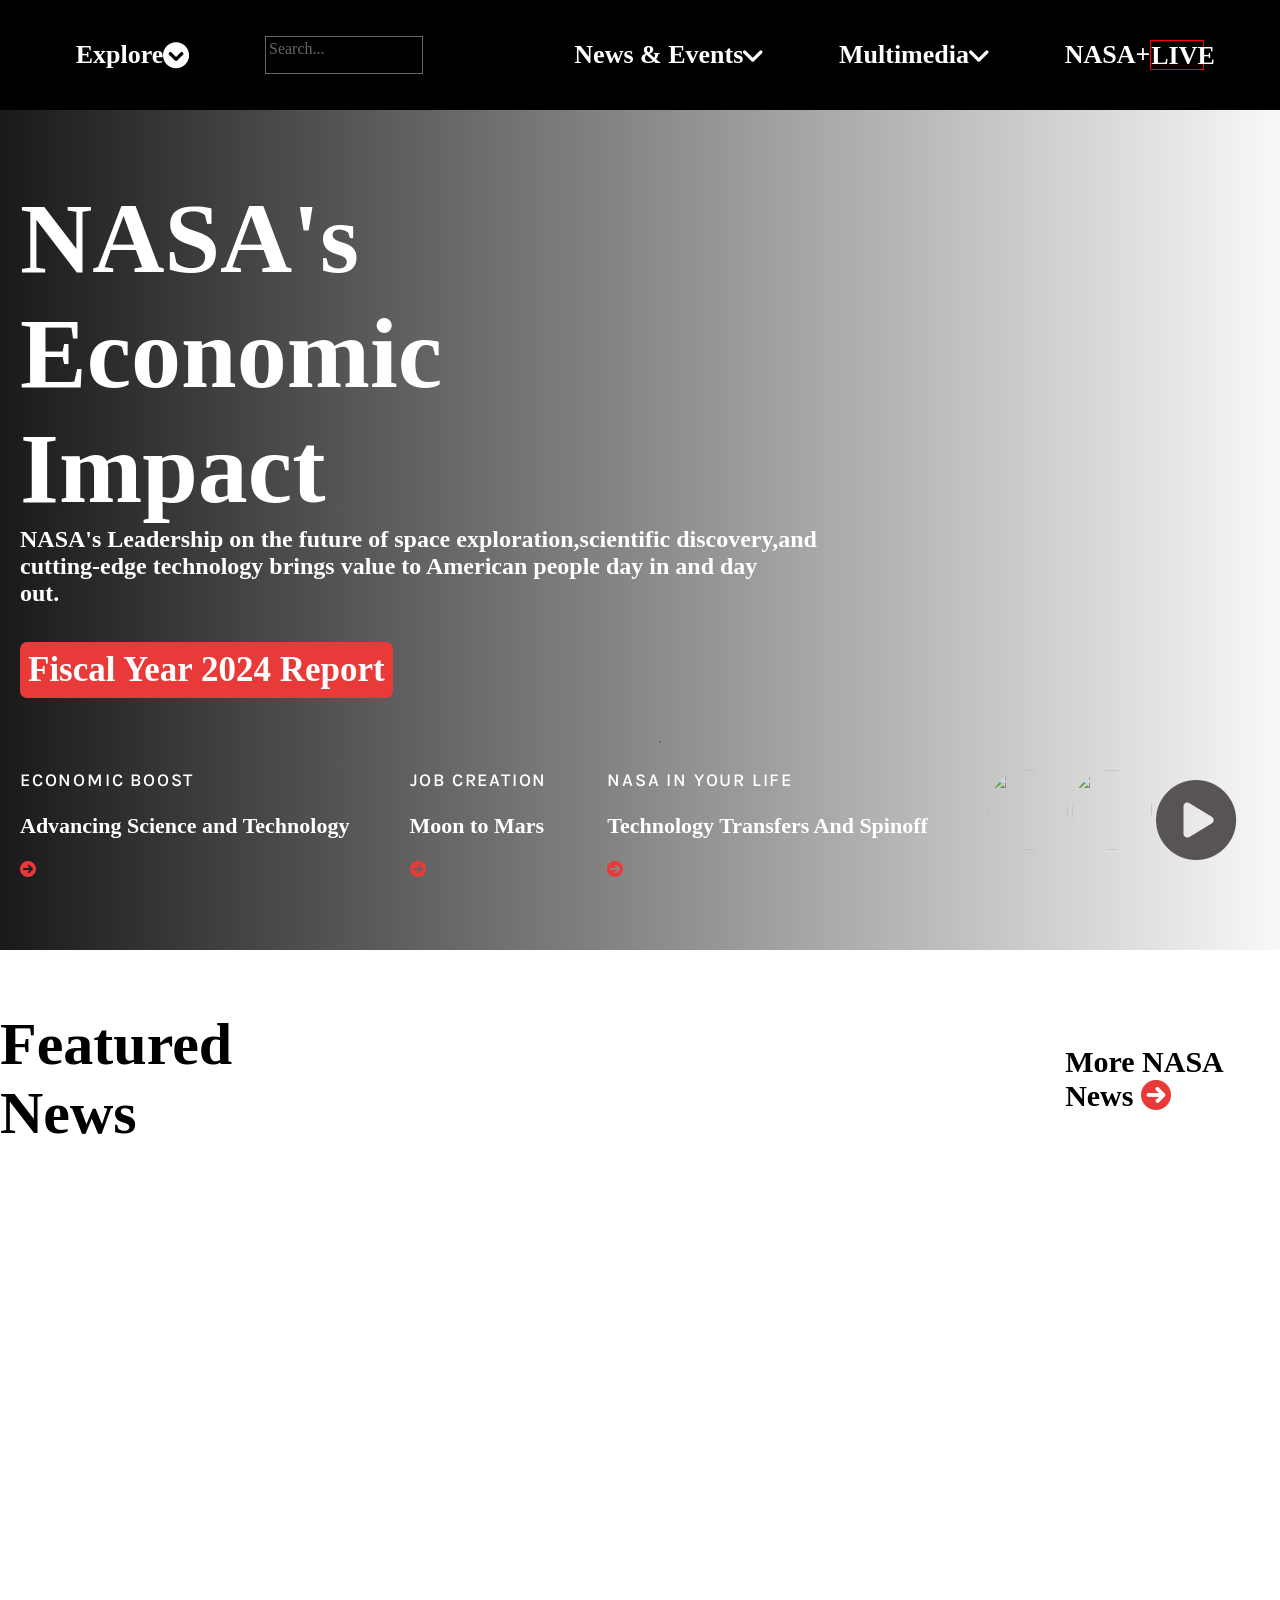
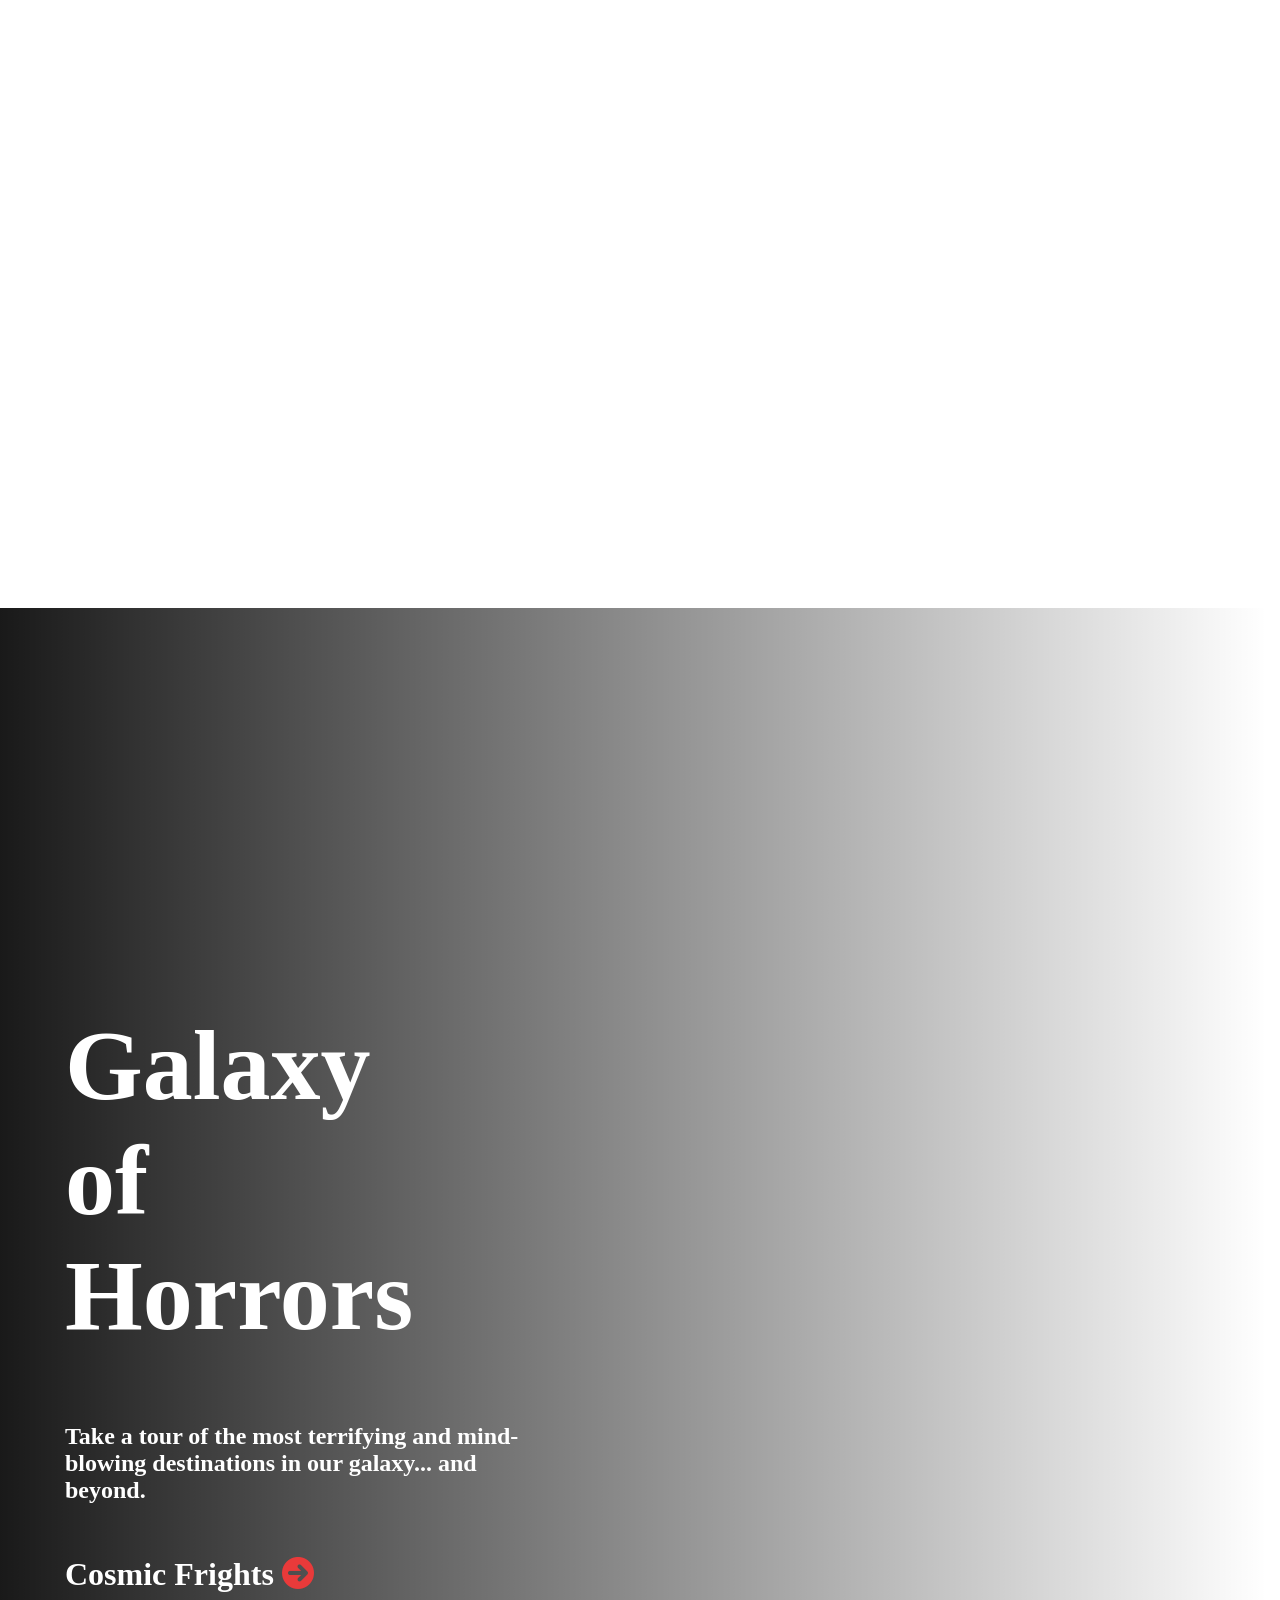
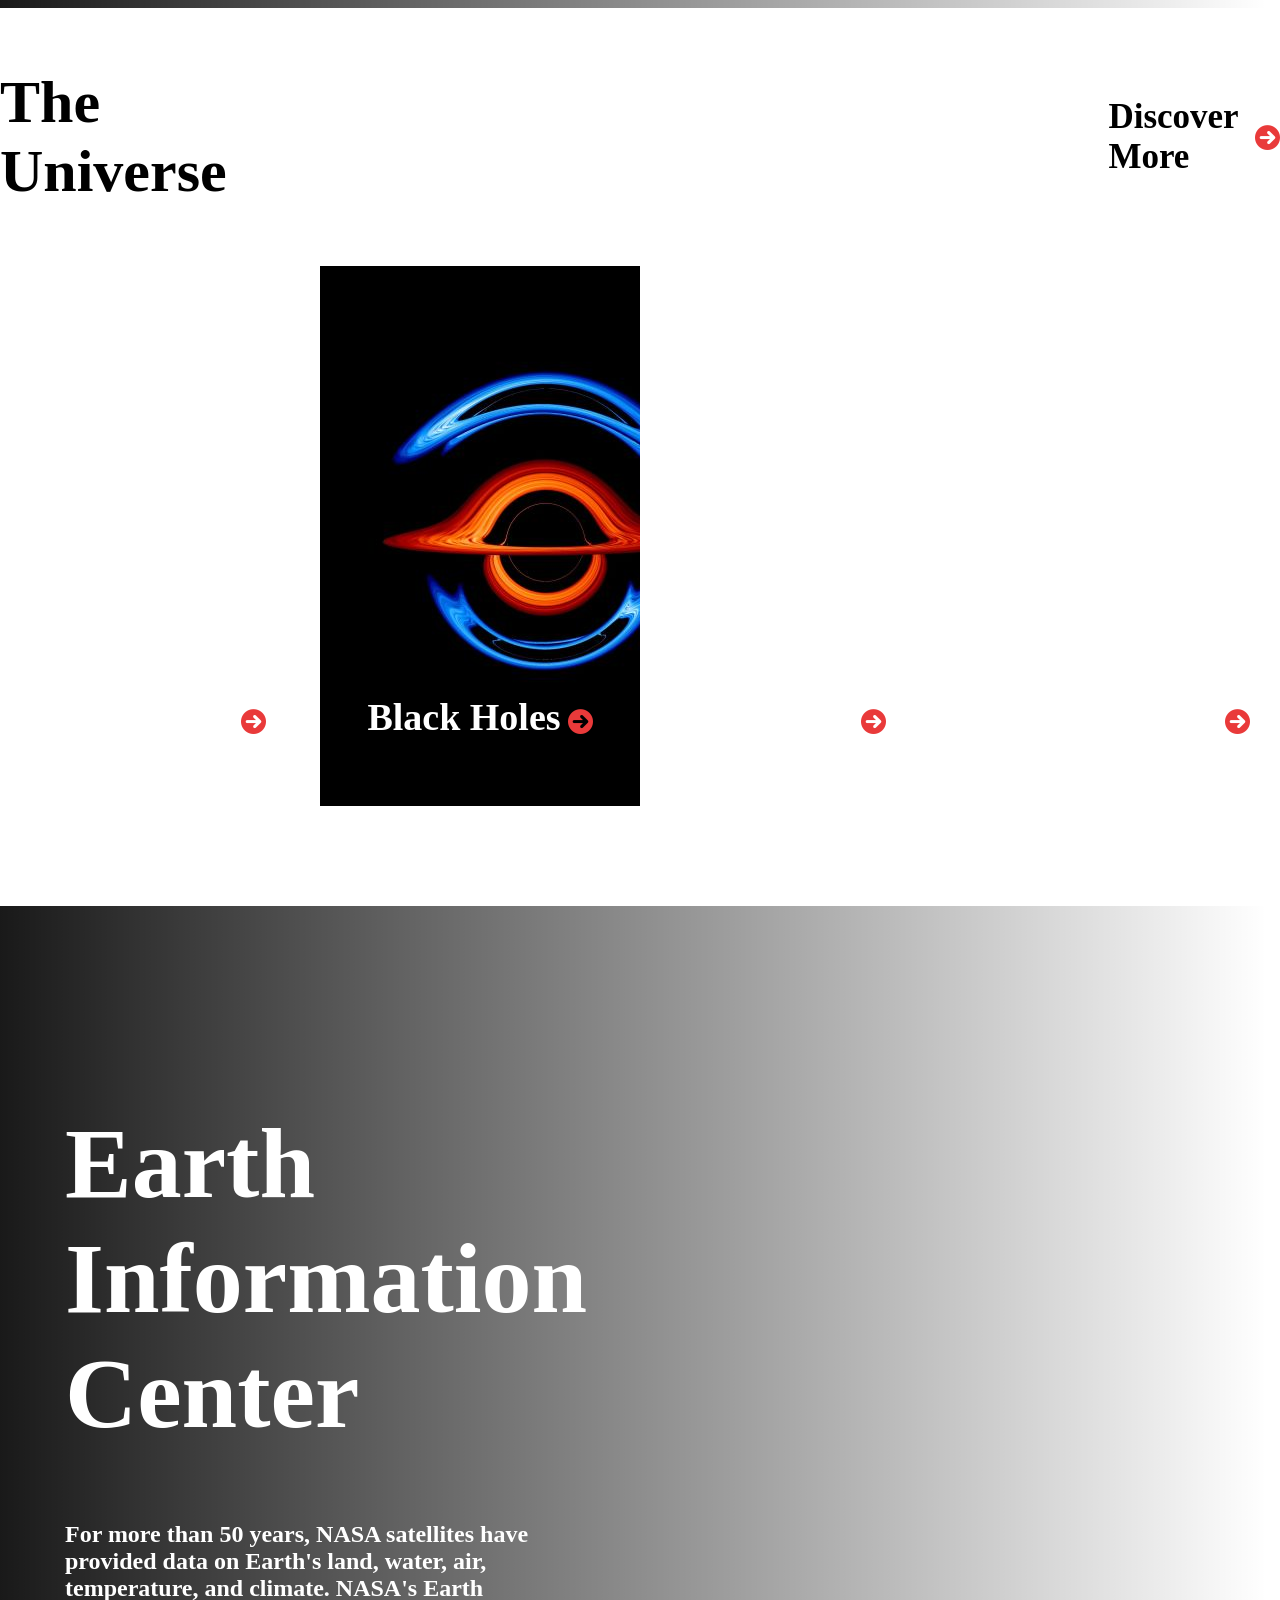
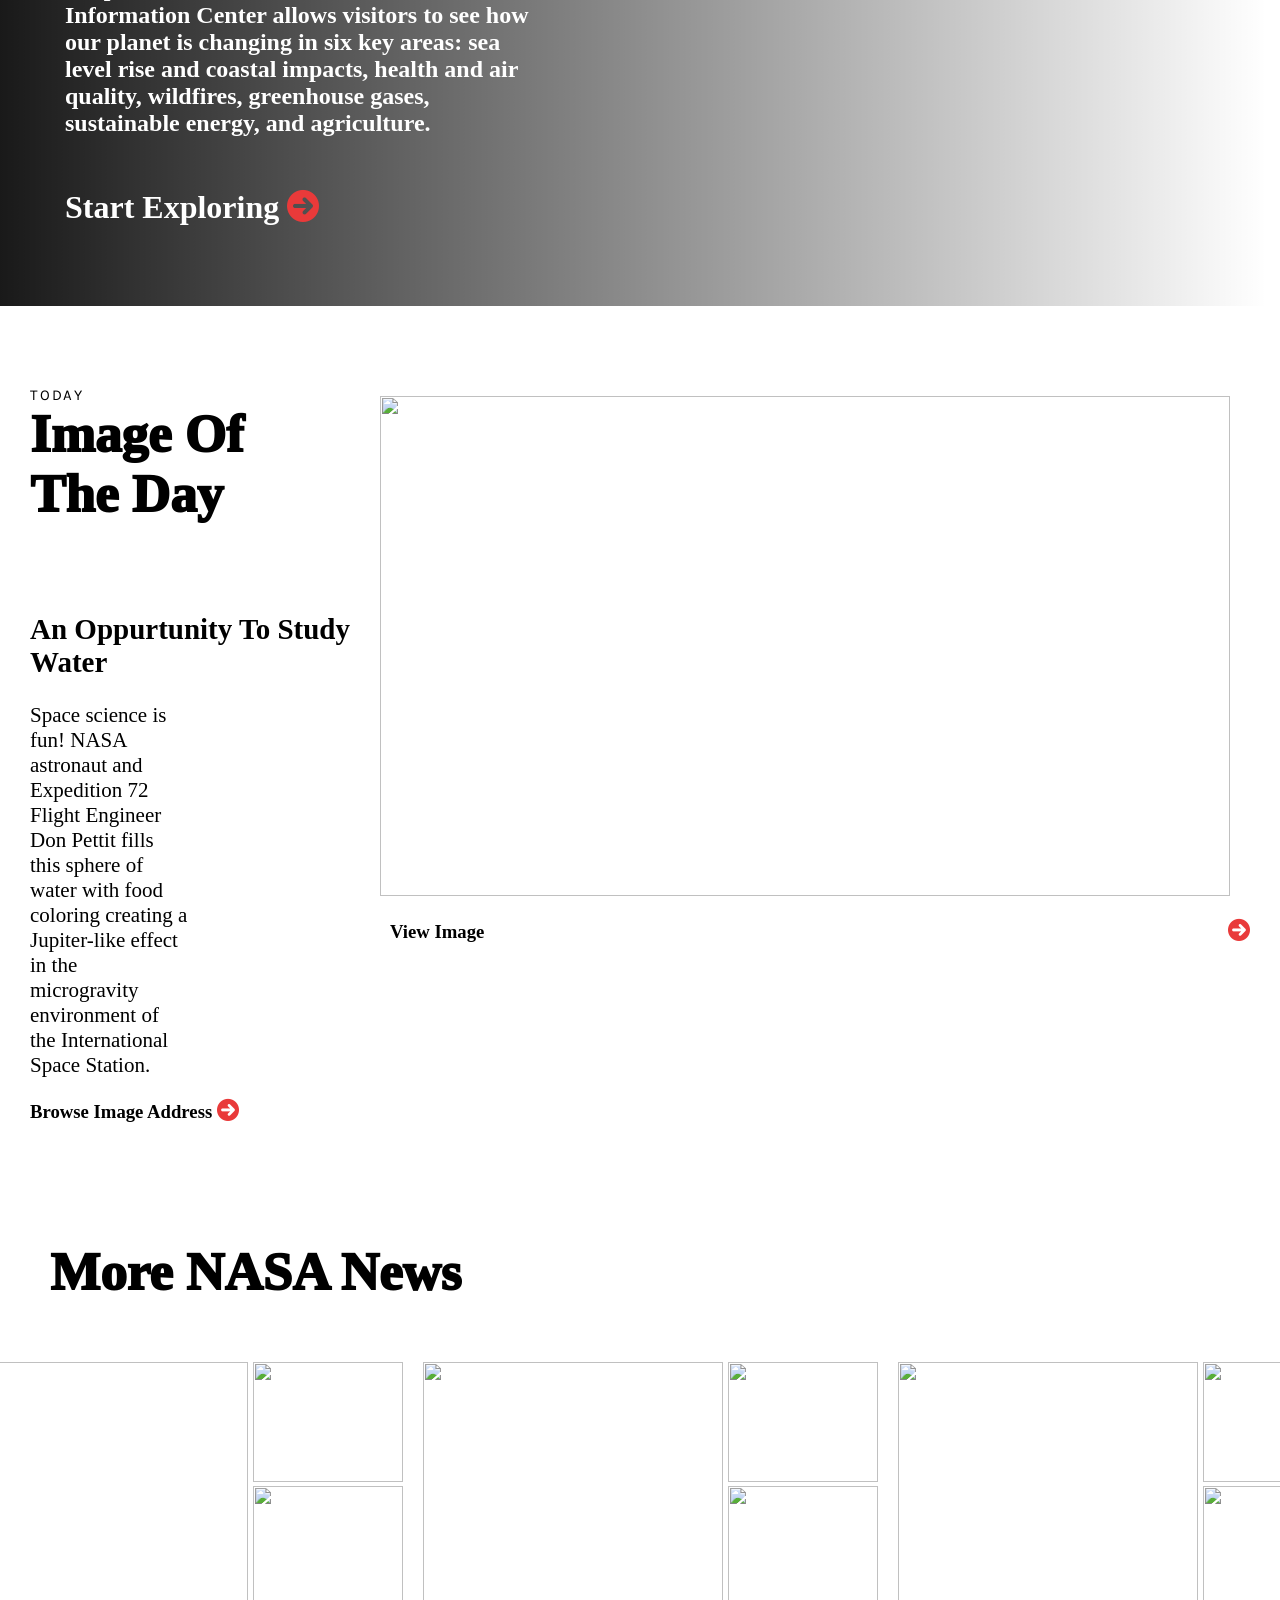
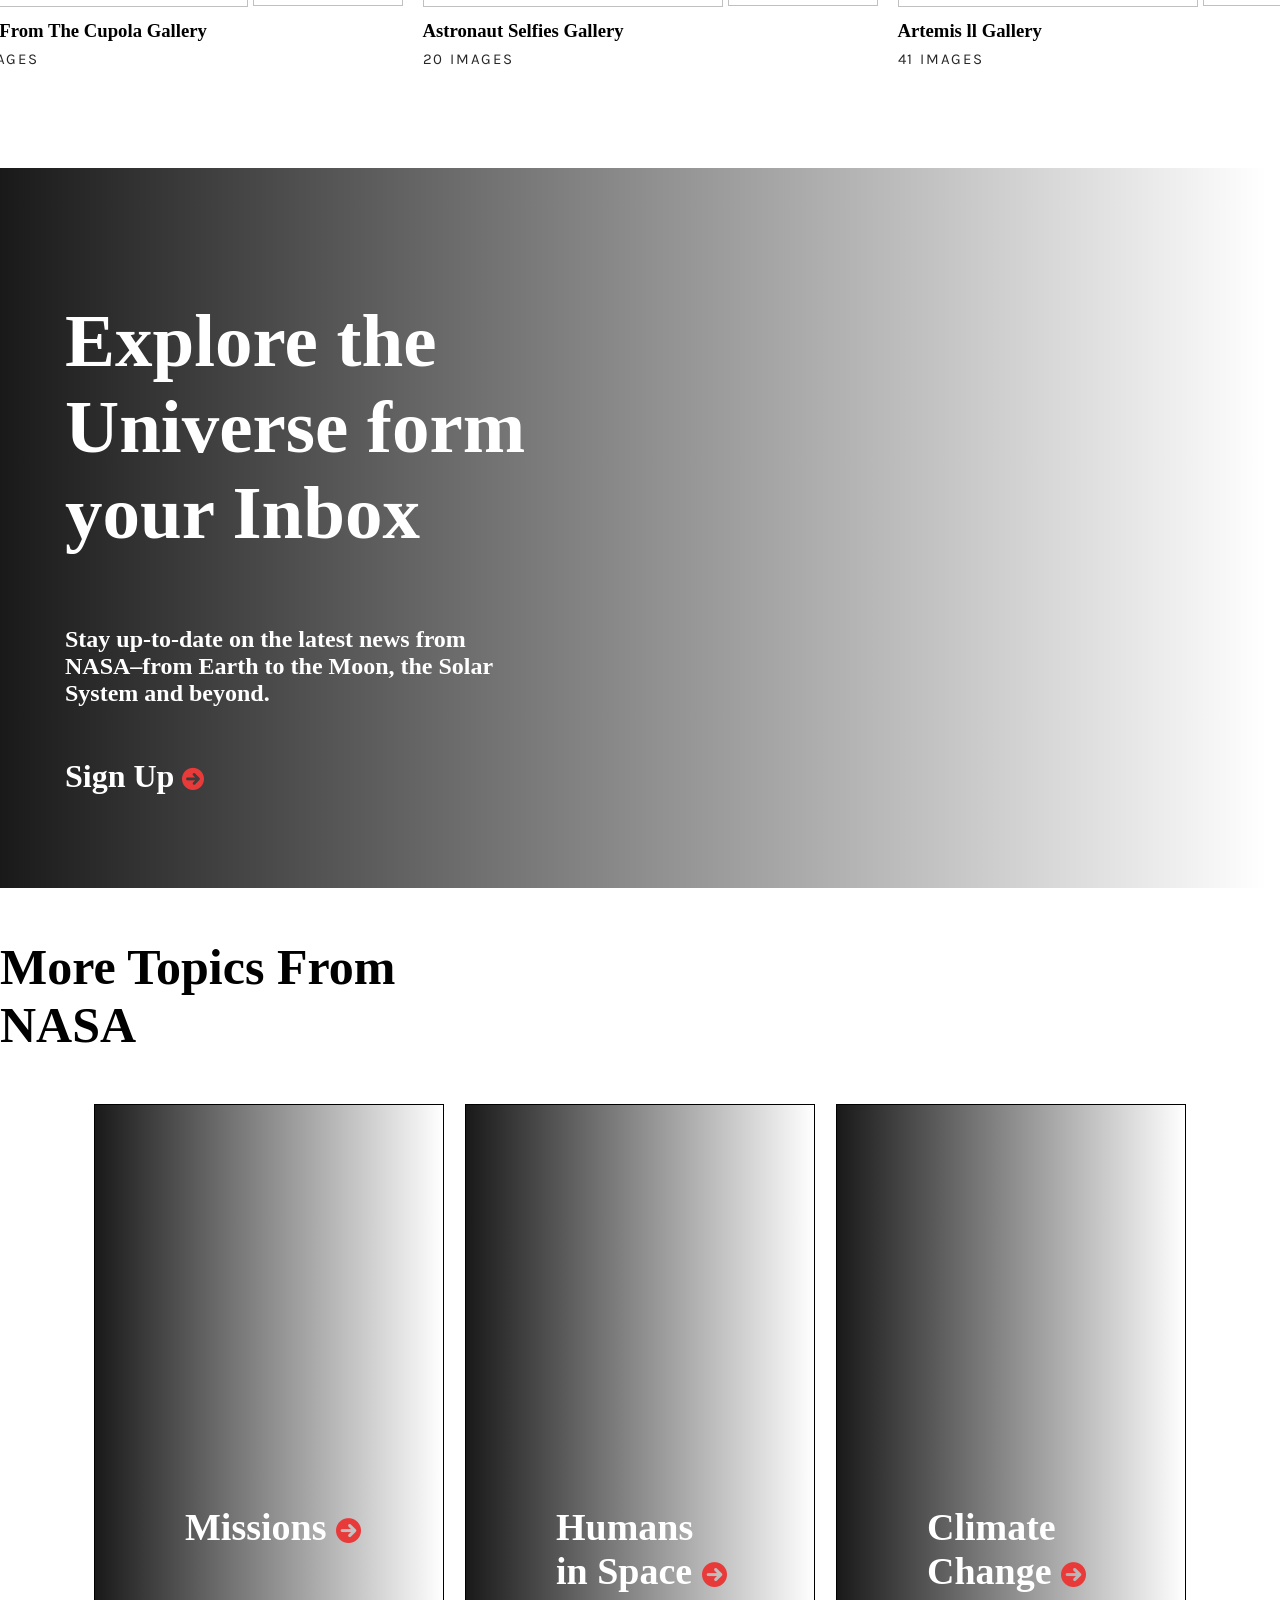
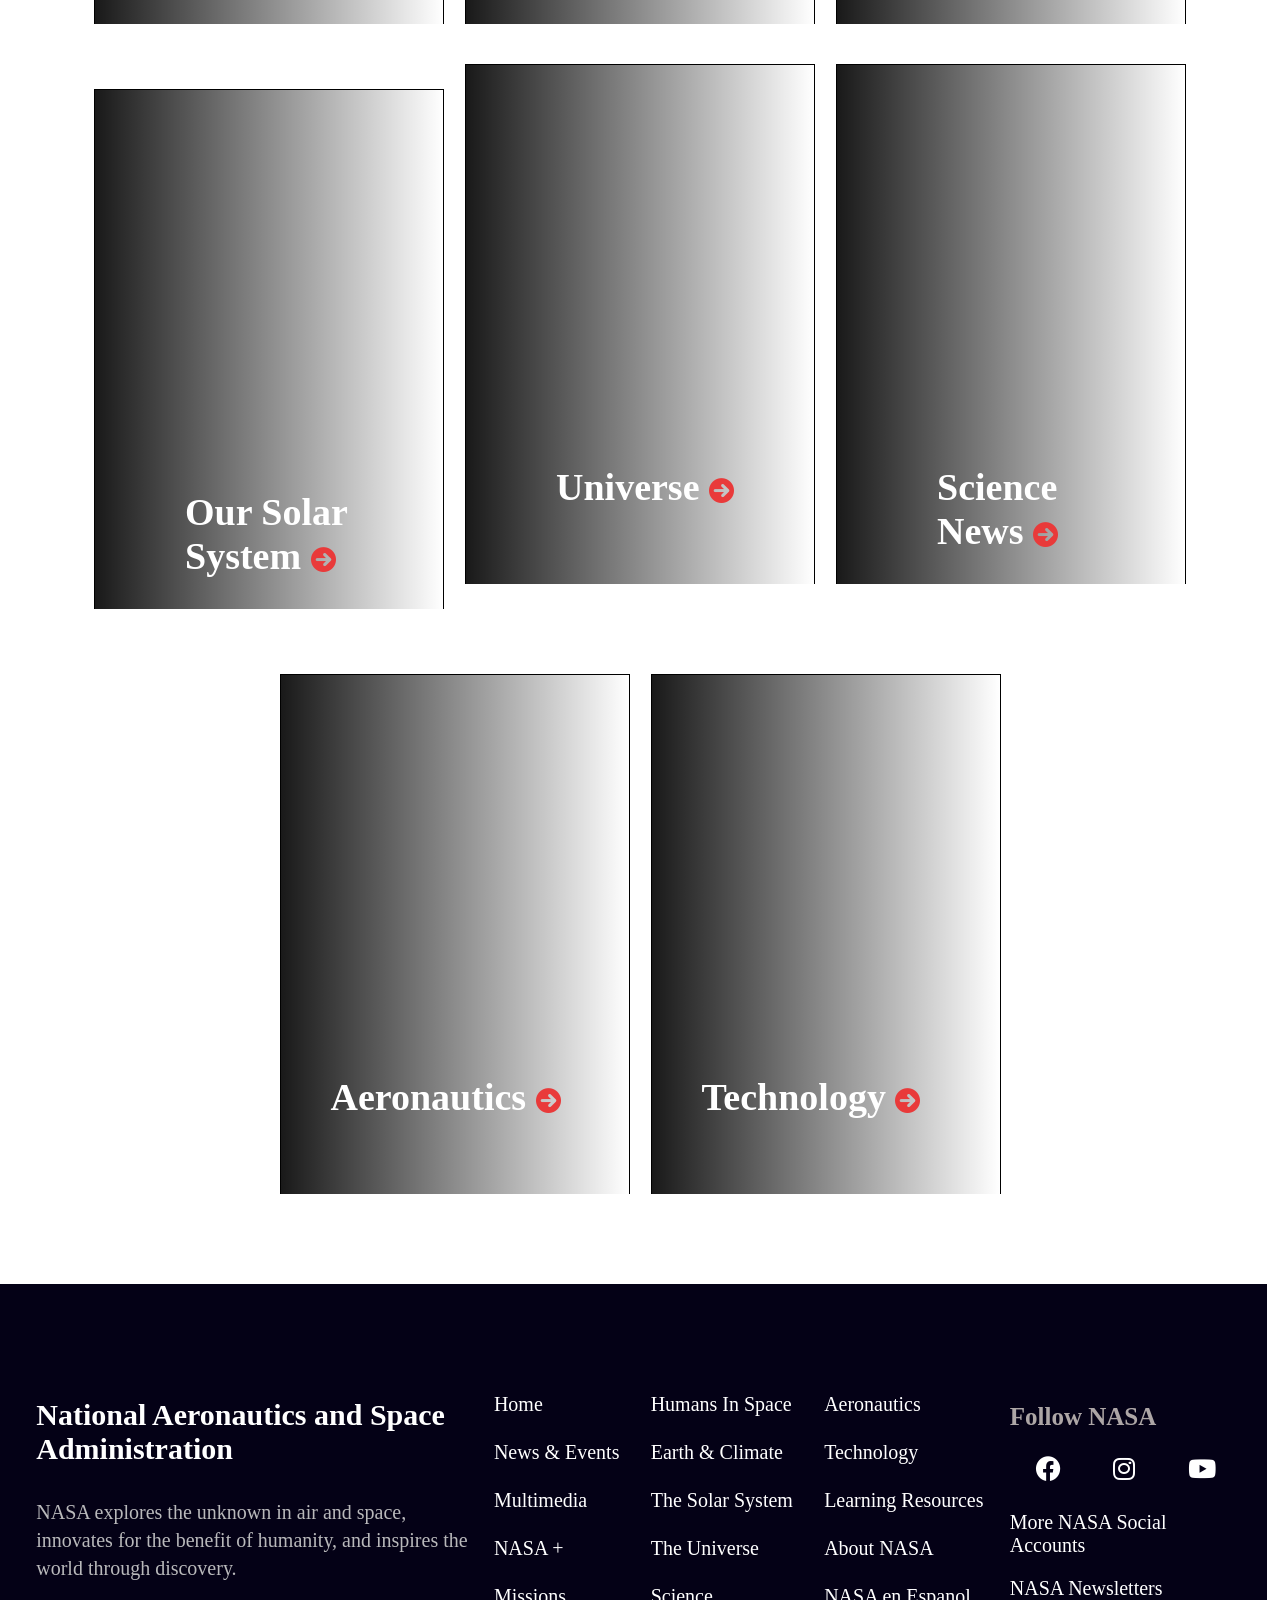
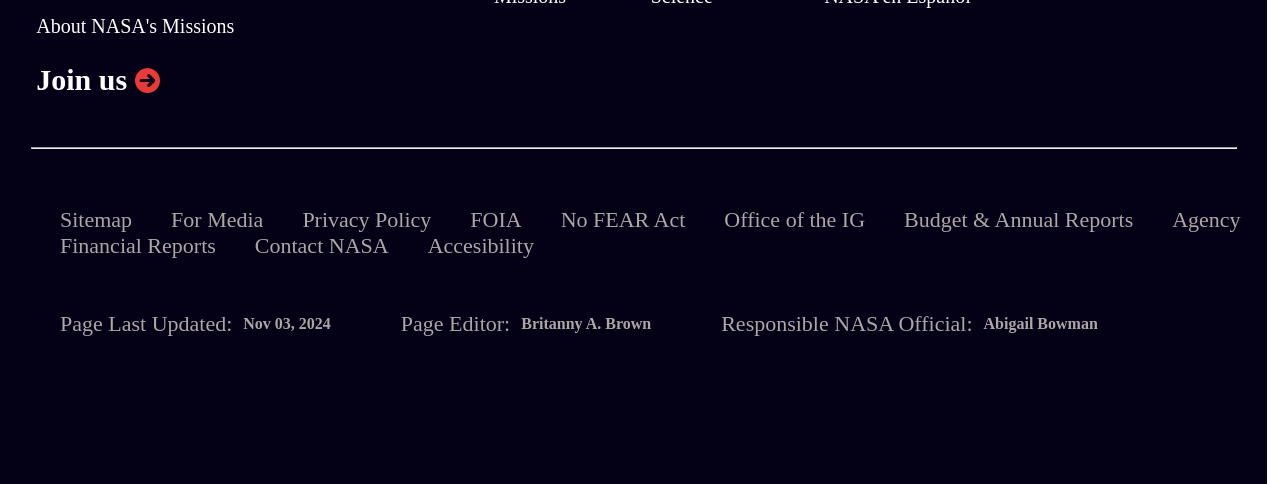
==== index.html @ 4ddaaeed "update" ====
<!DOCTYPE html>
<html lang="en">

<head>
    <meta charset="UTF-8">
    <meta name="viewport" content="width=device-width, initial-scale=1.0">
    <title>NASA Clone</title>
    <link rel="stylesheet" href="https://cdnjs.cloudflare.com/ajax/libs/font-awesome/6.0.0-beta3/css/all.min.css">
    <link rel="preconnect" href="https://fonts.googleapis.com">
    <link
        href="https://fonts.googleapis.com/css2?family=Karla:ital,wght@0,200..800;1,200..800&family=Open+Sans:ital,wght@0,300..800;1,300..800&display=swap"
        rel="stylesheet">
    <link rel="preconnect" href="https://fonts.gstatic.com" crossorigin>
    <link rel="stylesheet" href="NASA Clone.css">
</head>

<body>
    <div>
        <header>
            <div class="combo">
                <p class="first">Explore</p>
                <i class="fa-solid fa-circle-chevron-down"></i>
            </div>
            <p
                style="border: 1px solid rgb(105, 101, 101); padding: 3px;color: rgb(105, 101, 101);height: 30px;width: 150px;">
                Search...</p>
            <img src="https://www.nasa.gov/wp-content/themes/nasa/assets/images/nasa-logo.svg" alt="">

            <div class="combo">
                <p>News & Events</p>
                <i class="fa-solid fa-angle-down"></i>
            </div>
            <div class="combo">
                <p>Multimedia</p>
                <i class="fa-solid fa-angle-down"></i>
            </div>
            <div class="combo">
                <p>NASA+</p>
                <p style="border: 1px solid red;height: 28px;width: 52px;">LIVE</p>
            </div>
        </header>

        <div class="hero-section">
            <div class="overlay"></div>
            <h1>NASA's</h1>
            <h1>Economic</h1>
            <h1>Impact</h1>
            <p class="hero-text">NASA's Leadership on the future of space exploration,scientific discovery,and</p>
            <p class="hero-text">cutting-edge technology brings value to American people day in and day</p>
            <p class="hero-text">out.</p>
            <p
                style="border: 2px solid rgb(233, 58, 58);background-color: rgb(233, 58, 58);color: white;z-index: 2;font-size: 35px;padding: 6px;border-radius: 7px;font-weight: 800;">
                Fiscal Year 2024 Report</p>

            <hr>

            <div class="base">
                <div class="one">
                    <p class="fonty">ECONOMIC BOOST</p>
                    <p class="p-base">Advancing Science and Technology</p> <i class="fa-solid fa-circle-arrow-right"
                        style="color: rgb(233, 58, 58);"></i>
                </div>

                <div class="one">
                    <p class="fonty">JOB CREATION</p>
                    <p class="p-base">Moon to Mars</p> <i class="fa-solid fa-circle-arrow-right"
                        style="color: rgb(233, 58, 58);"></i>
                </div>

                <div class="one">
                    <p class="fonty">NASA IN YOUR LIFE</p>
                    <p class="p-base">Technology Transfers And Spinoff</p> <i class="fa-solid fa-circle-arrow-right"
                        style="color: rgb(233, 58, 58);"></i>
                </div>

                <div class="one">
                    <img src="https://www.nasa.gov/wp-content/uploads/2024/10/54091201742-8775a1e630-o.jpg?resize=200,200"
                        alt="">
                    <img src="https://www.nasa.gov/wp-content/uploads/2023/03/mars-offloading-illustration.png?resize=200,200"
                        alt="">
                    <i class="fa-solid fa-circle-play" style="font-size: 80px;color: #595454;"></i>
                </div>
            </div>
        </div>

        <div class="section1">
            <div class="top" style="display: flex;justify-content: space-around; align-items: center;">
                <p style="font-size: 60px;font-weight: 900; padding-right: 760px;">Featured News</p>
                <p style="font-size: 30px;font-weight: 700;">More NASA News <i class="fa-solid fa-circle-arrow-right"
                        style="color: rgb(233, 58, 58);"></i></p>
            </div>

            <div class="medi"
                style="display: flex; flex-wrap: wrap; height: 80%; position: relative; justify-content: center; align-items: center; column-gap: 21px;">
                <div class="box"
                    style="background-image: url(https://www.nasa.gov/wp-content/uploads/2024/10/s24-049-6-front-image.jpg?resize=1200,800); background-repeat: no-repeat; background-size: cover; height: 450px; width: 630px;">
                </div>

                <div class="box"
                    style="background-image: url(/orion\ hatch.jpg); background-repeat: no-repeat; background-size: cover; height: 450px; width: 350px; display: flex; justify-content: flex-start;">
                </div>

                <div class="box2"
                    style="display: flex; flex-direction: column; height: 450px; width: 350px; row-gap: 21px;">
                    <div class="box1"
                        style="background-image: url(https://images-assets.nasa.gov/image/GSFC_20171208_Archive_e001359/GSFC_20171208_Archive_e001359~large.jpg); background-repeat: no-repeat; background-size: cover; height: 225px; width: 350px; display: flex; justify-content: flex-start;">
                    </div>

                    <div class="box1"
                        style="background-image: url(https://www.nasa.gov/wp-content/uploads/2024/10/1-pia26378-main-sol1282p-zcam09340-09341-z63-r0e.jpg?resize=1200,264); background-repeat: no-repeat; background-size: cover; height: 225px; width: 350px; display: flex; justify-content: flex-start;">
                    </div>
                </div>
            </div>
        </div>

        <div class="section2">
            <div class="overlay">
                <div class="text">
                    <h1>Galaxy of Horrors</h1>
                    <p>Take a tour of the most terrifying and mind-blowing destinations in our galaxy... and beyond.
                    </p>
                    <h2>Cosmic Frights <i class="fa-solid fa-circle-arrow-right" style="color: rgb(233, 58, 58);"></i>
                    </h2>
                </div>
            </div>
        </div>

        <div class="section3">
            <div class="top" style="display: flex;justify-content: space-around; align-items: center;">
                <p style="font-size: 60px;font-weight: 900; padding-right: 880px;">The Universe</p>
                <p style="font-size: 35px;font-weight: 700;">Discover More</p><i class="fa-solid fa-circle-arrow-right"
                    style="color: rgb(233, 58, 58);font-size: 25px;"></i></p>
            </div>

            <div class="medi1">
                <div class="box3">
                    <p style="font-size: 38px;font-weight: 800; color: white; margin-top: 400px;">Exoplanets</p>
                    <i class="fa-solid fa-circle-arrow-right"
                        style="color: rgb(233, 58, 58);font-size: 25px; margin-top: 370px; margin-left: 7px;"></i></p>
                </div>

                <div class="box4">
                    <p style="font-size: 38px;font-weight: 800; color: white; margin-top: 400px;">Black Holes</p>
                    <i class="fa-solid fa-circle-arrow-right"
                        style="color: rgb(233, 58, 58);font-size: 25px; margin-top: 370px; margin-left: 7px;"></i></p>
                </div>

                <div class="box5">
                    <p style="font-size: 38px;font-weight: 800; color: white; margin-top: 400px;">Galaxies</p>
                    <i class="fa-solid fa-circle-arrow-right"
                        style="color: rgb(233, 58, 58);font-size: 25px; margin-top: 370px; margin-left: 7px;"></i></p>
                </div>

                <div class="box6">
                    <p style="font-size: 38px;font-weight: 800; color: white; margin-top: 400px; margin-left: 50px;">
                        Dark Matter & Dark Energy </p>
                    <i class="fa-solid fa-circle-arrow-right"
                        style="color: rgb(233, 58, 58);font-size: 25px; margin-top: 370px; margin-right: 30px;"></i></p>
                </div>
            </div>

            <div class="bigimg">
                <div class="overlay">
                    <div class="text1">
                        <h1>Earth Information Center</h1>
                        <p>For more than 50 years, NASA satellites have provided data on Earth's land, water, air,
                            temperature, and climate. NASA's Earth Information Center allows visitors to see how our
                            planet is changing in six key areas: sea level rise and coastal impacts, health and air
                            quality, wildfires, greenhouse gases, sustainable energy, and agriculture.</p>
                        <h2>Start Exploring <i class="fa-solid fa-circle-arrow-right"
                                style="color: rgb(233, 58, 58);"></i></h2>
                    </div>
                </div>
            </div>
        </div>

        <div class="section4">
            <div class="box7" style="margin-top: 80px;">
                <p4>TODAY</p4>
                <h1>Image Of The Day</h1>
                <h2>An Oppurtunity To Study Water</h2>
                <p>Space science is fun! NASA astronaut and Expedition 72 Flight Engineer Don Pettit fills this sphere
                    of water with food coloring creating a Jupiter-like effect in the microgravity environment of the
                    International Space Station.</p>
                <h3>Browse Image Address <i class="fa-solid fa-circle-arrow-right"
                        style="color: rgb(233, 58, 58); font-size: 22px;"></i></h3>
            </div>

            <div class="box8" style="margin-top: 90px;">
                <img src="https://www.nasa.gov/wp-content/uploads/2024/10/iss072e069543orig-1.jpg?resize=2000,1125"
                    alt="">
                <h3 style="margin-right: 30px; text-align: right;">View Image <i class="fa-solid fa-circle-arrow-right"
                        style="color: rgb(233, 58, 58); font-size: 22px; margin-left: 739px; text-align: right;"></i>
                </h3>
            </div>
        </div>

        <div class="section5" style="margin-top: 100px;">
            <h1>More NASA News</h1>

            <div class="boxes">
                <div class="block">
                    <div class="collection">
                        <div class="case">
                            <img src="https://images-assets.nasa.gov/image/iss036e005771/iss036e005771~large.jpg?w=1277&h=1920&fit=crop&crop=faces%2Cfocalpoint"
                                alt="">
                        </div>
                        <div class="subcase">
                            <div class="case1">
                                <img src="https://www.nasa.gov/wp-content/uploads/2024/07/iss071e256908.jpg?resize=400,267"
                                    alt="">
                            </div>
                            <div class="case1">
                                <img src="https://www.nasa.gov/wp-content/uploads/2024/05/iss071e087587.jpg?resize=400,267"
                                    alt="">
                            </div>
                        </div>
                    </div>
                    <h3 style="margin-bottom: 8px; margin-top: 9px;">Views From The Cupola Gallery</h3>
                    <p4>20 IMAGES</p4>
                </div>


                <div class="block">
                    <div class="collection">
                        <div class="case">
                            <img src="https://www.nasa.gov/wp-content/uploads/2023/03/iss063e052397.jpg?resize=400,267"
                                alt="">
                        </div>

                        <div class="subcase">
                            <div class="case1">
                                <img src="https://www.nasa.gov/wp-content/uploads/2023/03/iss065e145237.jpg?resize=400,267"
                                    alt="">
                            </div>
                            <div class="case1">
                                <img src="https://images-assets.nasa.gov/image/iss056e012002/iss056e012002~large.jpg?w=1920&h=1280&fit=crop&crop=faces%2Cfocalpoint"
                                    alt="">
                            </div>

                        </div>
                    </div>
                    <h3 style="margin-bottom: 8px; margin-top: 9px;">Astronaut Selfies Gallery</h3>
                    <p4>20 IMAGES</p4>
                </div>


                <div class="block">
                    <div class="collection">
                        <div class="case">
                            <img src="https://images-assets.nasa.gov/image/jsc2023e016432_alt2/jsc2023e016432_alt2~large.jpg?w=1535&h=1920&fit=crop&crop=faces%2Cfocalpoint"
                                alt="">
                        </div>

                        <div class="subcase">
                            <div class="case1">
                                <img src="https://www.nasa.gov/wp-content/uploads/2023/04/52794149980_ef2c9a6b15_o.jpg?resize=400,267"
                                    alt="">
                            </div>
                            <div class="case1">
                                <img src="https://www.nasa.gov/wp-content/uploads/2023/08/ksc-20230807-ph-kls01_0487orig.jpg?resize=400,267"
                                    alt="">
                            </div>

                        </div>
                    </div>
                    <h3 style="margin-bottom: 8px; margin-top: 9px;">Artemis ll Gallery</h3>
                    <p4>41 IMAGES</p4>
                </div>
            </div>
        </div>


        <div class="section6">
            <div class="overlay">
                <div class="text2">
                    <h1 style="font-size: 75px; width: 40%; text-align: start;">Explore the Universe form your Inbox
                    </h1>
                    <p>Stay up-to-date on the latest news from NASA–from Earth to the Moon, the Solar System and beyond.
                    </p>
                    <h2>Sign Up <i class="fa-solid fa-circle-arrow-right"
                            style="color: rgb(233, 58, 58); font-size: 22px;"></i></h2>
                </div>
            </div>
        </div>

        <div class="section7">
            <div class="top" style="display: flex;justify-content: space-around; align-items: center;">
                <p style="font-size: 50px;font-weight: 900; padding-right: 880px;">More Topics From NASA</p>
            </div>

            <div class="medi1"
                style="display: flex; flex-wrap: wrap; height: 80%; position: relative; justify-content: center; align-items: center; column-gap: 21px;">
                <div class="box9">
                    <div class="overlay1">
                        <p
                            style="font-size: 38px;font-weight: 800; color: white; margin-top: 400px; margin-left: 90px;">
                            Missions <i class="fa-solid fa-circle-arrow-right"
                                style="color: rgb(233, 58, 58);font-size: 25px;"></i></p>
                    </div>
                </div>

                <div class="box10">
                    <div class="overlay1">
                        <p
                            style="font-size: 38px;font-weight: 800; color: white; margin-top: 400px; width: 50%; margin-left: 90px;">
                            Humans in Space <i class="fa-solid fa-circle-arrow-right"
                                style="color: rgb(233, 58, 58);font-size: 25px;"></i></p>
                    </div>
                </div>

                <div class="box11">
                    <div class="overlay1">
                        <p
                            style="font-size: 38px;font-weight: 800; color: white; margin-top: 400px; width: 50%; margin-left: 90px;">
                            Climate Change <i class="fa-solid fa-circle-arrow-right"
                                style="color: rgb(233, 58, 58);font-size: 25px;"></i></p>
                    </div>
                </div>

                <div class="box12">
                    <div class="overlay1">
                        <p
                            style="font-size: 38px;font-weight: 800; color: white; margin-top: 400px; margin-left: 90px;width: 50%;">
                            Our Solar System <i class="fa-solid fa-circle-arrow-right"
                                style="color: rgb(233, 58, 58);font-size: 25px;"></i></p>
                    </div>
                </div>

                <div class="box13">
                    <div class="overlay1">
                        <p
                            style="font-size: 38px;font-weight: 800; color: white; margin-top: 400px; margin-left: 90px;">
                            Universe <i class="fa-solid fa-circle-arrow-right"
                                style="color: rgb(233, 58, 58);font-size: 25px;"></i></p>
                    </div>
                </div>

                <div class="box14">
                    <div class="overlay1">
                        <p
                            style="font-size: 38px;font-weight: 800; color: white; margin-top: 400px; margin-left: 100px;width: 50%;">
                            Science News <i class="fa-solid fa-circle-arrow-right"
                                style="color: rgb(233, 58, 58);font-size: 25px;"></i></p>
                    </div>
                </div>

                <div class="box15">
                    <div class="overlay1">
                        <p
                            style="font-size: 38px;font-weight: 800; color: white; margin-top: 400px; margin-left: 50px;">
                            Aeronautics <i class="fa-solid fa-circle-arrow-right"
                                style="color: rgb(233, 58, 58);font-size: 25px;"></i></p>
                    </div>
                </div>

                <div class="box16">
                    <div class="overlay1">
                        <p
                            style="font-size: 38px;font-weight: 800; color: white; margin-top: 400px; margin-left: 50px;">
                            Technology <i class="fa-solid fa-circle-arrow-right"
                                style="color: rgb(233, 58, 58);font-size: 25px;"></i></p>
                    </div>
                </div>
            </div>
        </div>

        <footer>
            <div class="top">
                <img src="https://www.nasa.gov/wp-content/themes/nasa/assets/images/nasa-logo.svg" alt="">
            </div>

            <div class="middle">
                <div class="middle1">
                    <h2 style="padding-top: 25px;">National Aeronautics and Space</h2>
                    <h2 style="padding-top: 0px; margin-top: 0px;"> Administration</h2>
                    <p style="margin-top: 35px;"> NASA explores the unknown in air and space,</p>
                    <p> innovates for the benefit of humanity, and inspires the</p>
                    <p style="padding-bottom: 35px;"> world through discovery.</p>
                    <p4>About NASA's Missions</p4>
                    <h2>Join us <i class="fa-solid fa-circle-arrow-right"
                            style="color: rgb(233, 58, 58);font-size: 25px;"></i></h2>
                </div>

                <div class="middle2">
                    <p style="padding-top: 45px;">Home</p>
                    <p>News & Events</p>
                    <p>Multimedia</p>
                    <p>NASA +</p>
                    <p>Missions</p>
                </div>

                <div class="middle2">
                    <p style="padding-top: 45px;">Humans In Space</p>
                    <p>Earth & Climate</p>
                    <p>The Solar System</p>
                    <p>The Universe</p>
                    <p>Science</p>
                </div>

                <div class="middle2">
                    <p style="padding-top: 45px;">Aeronautics</p>
                    <p>Technology</p>
                    <p>Learning Resources</p>
                    <p>About NASA</p>
                    <p>NASA en Espanol</p>
                </div>

                <div class="middle3">
                    <h3 style="padding-top: 30px;">Follow NASA</h3>
                    <div class="logo"
                        style="display: flex; color: white;justify-content: space-around;padding-right: 4px; font-size: 25px;padding-left: 0px;">
                        <i class="fa-brands fa-facebook"></i>
                        <i class="fa-brands fa-instagram"></i>
                        <i class="fa-brands fa-youtube"></i>
                    </div>
                    <p style="width: 70%; padding-top: 30px;">More NASA Social Accounts</p>
                    <p style="padding-top: 20px;">NASA Newsletters</p>
                </div>
            </div>

            <hr style="margin-top: 50px; width: 95%; color: rgb(133, 129, 129);">

            <div class="bottom">
                <div class="lines">
                    <p4 style="padding-bottom: 15px;">Sitemap</p4>
                    <p4>For Media</p4>
                    <p4>Privacy Policy</p4>
                    <p4>FOIA</p4>
                    <p4>No FEAR Act</p4>
                    <p4>Office of the IG</p4>
                    <p4>Budget & Annual Reports</p4>
                    <p4>Agency Financial Reports</p4>
                    <p4>Contact NASA</p4>
                    <p4>Accesibility</p4>
                </div>

                <div class="linesbott">
                    <div class="xyz">
                        <p>Page Last Updated: </p>
                        <h4>Nov 03, 2024</h4>
                    </div>
                    <div class="xyz">
                        <p>Page Editor: </p>
                        <h4>Britanny A. Brown</h4>
                    </div>
                    <div class="xyz">
                        <p>Responsible NASA Official: </p>
                        <h4>Abigail Bowman</h4>
                    </div>
                </div>
            </div>
        </footer>
    </div>
</body>

</html>
---- NASA Clone.css ----
body {
    margin: 0px;
}

header {
    height: 110px;
    width: 100%;
    background-color: black;
    display: flex;
    justify-content: space-evenly;
    align-items: center;

}

.combo {
    font-size: 26px;
    font-weight: 800;
    color: white;
    display: flex;
    align-items: center;
    justify-content: space-around;
}

.hero-section {
    position: relative;
    background: url('/mars1.png') no-repeat center center;
    background-size: cover;
    height: 800px;
    width: 100%;
    display: flex;
    flex-direction: column;
    justify-content: center;
    align-items: flex-start;
    padding: 20px;
    overflow: hidden;
}

.overlay {
    position: absolute;
    /* Position the overlay */
    left: 0;
    top: 0;
    right: 0;
    bottom: 0;
    height: 100%;
    background: linear-gradient(to right, rgba(0, 0, 0, 0.9), rgba(0, 0, 0, 0));
    /* Black with 50% opacity */
    z-index: 1;
    /* Position it behind the text */
}

h1 {
    color: white;
    margin: 0px;
    font-size: 100px;
    font-weight: 900;
    text-align: center;
    z-index: 2;
}

.hero-text {
    color: white;
    font-size: 24px;
    font-weight: 600;
    margin: 0px;
    z-index: 2;
}

.base {
    color: white;
    z-index: 2;
    display: flex;
    justify-content: space-between;
    align-items: center;
    padding: 0px;
    width: 95%;
}

.fonty {
    font-family: "Karla", sans-serif;
    font-size: 18px;
    font-weight: 550;
    letter-spacing: 1.8px;
}

.p-base {
    font-size: 22px;
    font-weight: 900;
}

.base img {
    height: 80px;
    width: 80px;
    border-radius: 100%;
}

.section2{
    background-image: url('https://www.nasa.gov/wp-content/uploads/2024/10/wallpaper-zombie-worlds.jpeg');
    position: relative;
    background-size: cover;
    height: 1000px;
    width: 99%;
    display: flex;
    flex-direction: column;
    justify-content: center;
    align-items: flex-start;
    margin-top: 100px;
    overflow: hidden;
}
.text{
    margin-top: 400px;
    margin-left: 65px;
}
.text > h1 {
    width: 30%;
    text-align: start;
}

.text > p {
    padding-top: 70px;
    width: 40%;
    color: white;
    font-size: 24px;
    font-weight: 600;
    margin: 0px;
    z-index: 2;
}

.text > h2 {
    padding-top: 25px;
    color: white;
    font-size: 32px;
}

.medi1 {
    display: flex;
    justify-content: space-evenly;
    align-items: center;
}

.box3 {
  background-image: url('https://science.nasa.gov/wp-content/uploads/2023/06/lp79118d-beautyshot-jpg.webp');
  position: relative;
  background-size: cover;
  height: 540px;
  width: 347px;
  display: flex;
  overflow: hidden; 
  justify-content: center;
  align-items: center;
}

.box4 {
    background-image: url('/blackhole1.jpg');
    position: relative;
    background-size: cover;
    height: 540px;
    width: 347px;
    display: flex;
    overflow: hidden; 
    justify-content: center;
    align-items: center;
  }

  .box5 {
    background-image: url('https://science.nasa.gov/wp-content/uploads/2023/06/spiral-galaxy-jpg.webp');
    position: relative;
    background-size: cover;
    height: 540px;
    width: 347px;
    display: flex;
    overflow: hidden; 
    justify-content: center;
    align-items: center;
  }

  .box6 {
    background-image: url('https://science.nasa.gov/wp-content/uploads/2023/06/coma-cluster-jpg.webp');
    position: relative;
    background-size: cover;
    height: 540px;
    width: 347px;
    display: flex;
    overflow: hidden; 
    justify-content: center;
    align-items: center;
  }

  .bigimg {
    background-image: url('https://www.nasa.gov/wp-content/uploads/2024/10/naaurora-vir2-20241011-lrg.jpg?resize=1638,2048');
    position: relative;
    background-size: cover;
    height: 1000px;
    width: 99%;
    display: flex;
    overflow: hidden; 
    justify-content: center;
    align-items: center;
    margin-top: 100px;
  }

  .text1 {
    margin-top: 200px;
    margin-left: 65px;
  }

  .text1 > h1 {
    width: 30%;
    text-align: start;
    font-weight: 900;
}

.text1 > p {
    padding-top: 70px;
    width: 40%;
    color: white;
    font-size: 24px;
    font-weight: 600;
    margin: 0px;
    z-index: 2;
}

.text1 > h2 {
    padding-top: 25px;
    color: white;
    font-size: 32px;
}

.section4 {
    display: flex;
    margin-left: 30px;
}

.box7 > p4 {
    font-family: "Karla", sans-serif;
    letter-spacing: 1.8px;
    font-size: 15px;
    color: black;
}

.box7 > h1 {
    color: black;
    font-size: 53px;
    font-weight: 1000;
    width: 80%;
    text-align: left;
}

.box7 > h2 {
    font-size: 29px;
    font-weight: 700;
    padding-top: 65px;
}

.box7 > p {
    font-size: 21px;
    font-weight: 500;
    width: 45%;
}

.box8 > img {
    width: 850px;
    height: 500px;
    margin-right: 50px;
}

.section5 > h1 {
    color: black;
    font-size: 53px;
    font-weight: 1000;
    width: 80%;
    text-align: left;
    margin-left: 50px;
}

.boxes{
    display: flex;
    justify-content: center;
    align-items: center;
}

.block{
   margin-top: 60px;
   margin-left: 20px;
}

.collection{
    display: flex;
    row-gap: 6px;
    column-gap: 5px;
}

.subcase{
    display: flex;
    flex-direction: column;
}

.case > img {
    height: 245px;
    width: 300px;
}

.case1 > img {
    height: 120px;
    width: 150px;
}

.block > p4 {
    font-family: "Karla", sans-serif;
    letter-spacing: 1.8px;
    font-size: 15px;
    color: rgb(40, 39, 39);
    padding: 0px;
    margin: 0px;
}

.section6{
    background-image: url('https://www.nasa.gov/wp-content/uploads/2023/01/webb-tarantula-neb.png?resize=2000,1561');
    position: relative;
    background-size: cover;
    height: 720px;
    width: 99%;
    display: flex;
    overflow: hidden; 
    justify-content: center;
    align-items: center;
    margin-top: 100px;
}

.text2{
    margin-left: 65px;
    margin-top: 130px;
    padding-bottom: 16px;
}

.text2 > p {
    padding-top: 70px;
    width: 40%;
    color: white;
    font-size: 24px;
    font-weight: 600;
    margin: 0px;
    z-index: 2;
}

.text2 > h2 {
    padding-top: 25px;
    color: white;
    font-size: 32px;
}

.overlay1{
    position: absolute;
    /* Position the overlay */
    border: 1px solid black;
    left: 0;
    top: 0;
    right: 0;
    bottom: 0;
    height: 100%;
    background: linear-gradient(to right, rgba(0, 0, 0, 0.9), rgba(0, 0, 0, 0));
    /* Black with 50% opacity */
    z-index: 1;
}

.box9 {
    background-image: url('https://www.nasa.gov/wp-content/uploads/2022/08/jsc2022e046413_orig.jpg?resize=1200,675');
    position: relative;
    background-size: cover;
    height: 520px;
    width: 350px;
    display: flex;
    overflow: hidden; 
    justify-content: center;
    align-items: center;
    margin-bottom: 40px;
}

.box10 {
    background-image: url('https://www.nasa.gov/wp-content/uploads/2021/03/topic-humans-in-space.jpg');
    position: relative;
    background-size: cover;
    height: 520px;
    width: 350px;
    display: flex;
    overflow: hidden; 
    justify-content: center;
    align-items: center;
    margin-bottom: 40px;
}

.box11 {
    background-image: url('https://science.nasa.gov/wp-content/uploads/2023/06/icescapepondsample-lrg-jpg.webp');
    position: relative;
    background-size: cover;
    height: 520px;
    width: 350px;
    display: flex;
    overflow: hidden; 
    justify-content: center;
    align-items: center;
    margin-bottom: 40px;
}

.box12 {
    background-image: url('https://smd-cms.nasa.gov/wp-content/uploads/2023/06/solar-system-illustration-16x9-1.jpg');
    position: relative;
    background-size: cover;
    height: 520px;
    width: 350px;
    display: flex;
    overflow: hidden; 
    justify-content: center;
    align-items: center;
    margin-bottom: 40px;
}

.box13 {
    background-image: url('https://science.nasa.gov/wp-content/uploads/2023/09/ngc5068-1-flat-final.jpg');
    position: relative;
    background-size: cover;
    height: 520px;
    width: 350px;
    display: flex;
    overflow: hidden; 
    justify-content: center;
    align-items: center;
    margin-bottom: 90px;
}

.box14 {
    background-image: url('https://science.nasa.gov/wp-content/uploads/2023/07/stsci-01h44ay5ztcv1npb227b2p650j-temp.png');
    position: relative;
    background-size: cover;
    height: 520px;
    width: 350px;
    display: flex;
    overflow: hidden; 
    justify-content: center;
    align-items: center;
    margin-bottom: 90px;
}

.box15 {
    background-image: url('https://www.nasa.gov/wp-content/uploads/2022/12/aero-topic-card.jpg');
    position: relative;
    background-size: cover;
    height: 520px;
    width: 350px;
    display: flex;
    overflow: hidden; 
    justify-content: center;
    align-items: center;
    margin-bottom: 90px;
}

.box16 {
    background-image: url('https://www.nasa.gov/wp-content/uploads/2022/12/nasa_technology1.png');
    position: relative;
    background-size: cover;
    height: 520px;
    width: 350px;
    display: flex;
    overflow: hidden; 
    justify-content: center;
    align-items: center;
    margin-bottom: 90px;
}

footer{
    background-color: rgb(4, 1, 22);
    height: 800px;
    width: 99%;
}

.top > img {
    margin-top: 60px;
    margin-left: 65px;
}

.middle{
    display: flex;
    justify-content: space-evenly;
    align-items: flex-start;
    margin-left: 15px;
}

.middle1 > h2 {
    color: white;
    font-size: 30px;
    padding-bottom: 0px;
    margin-bottom: 0px;
}

.middle1 > p {
   color: #b9b9bb;
   font-size: 20px;
   margin-top: 5px;
   padding-top: 0px;
   padding-bottom: 0px;
   margin-bottom: 0px;
}

.middle1 > p4 {
    color: white;
    font-size: 20px;
}

.middle2 > p {
    color: white;
    font-size: 20px; 
    padding: 5px;
    margin: 0px;
    margin-bottom: 15px;
}

.middle3 > h3 {
    color: rgb(173, 166, 166);
    font-size: 25px;
    font-weight: 800;
}

.middle3 > p {
    color: white;
    font-size: 20px; 
    padding: 0px;
    margin: 0px;
}

.bottom{
    color: rgb(173, 166, 166);
}

.lines{
   padding-left: 60px; 
   padding-top: 50px;
}

.lines > p4 {
    padding-right: 35px;
    font-size: 22px;
    font-weight: 400;
}

.linesbott{
    display: flex;
    justify-content: left;
    align-items: center;
    padding-left: 60px;
    padding-top: 30px;
}

.xyz {
    display: flex;
    justify-content: center;
    align-items: center;
    padding-right: 70px;
}

.xyz > p {
    padding-right: 11px;
    font-size: 22px;
    font-weight: 400;
}
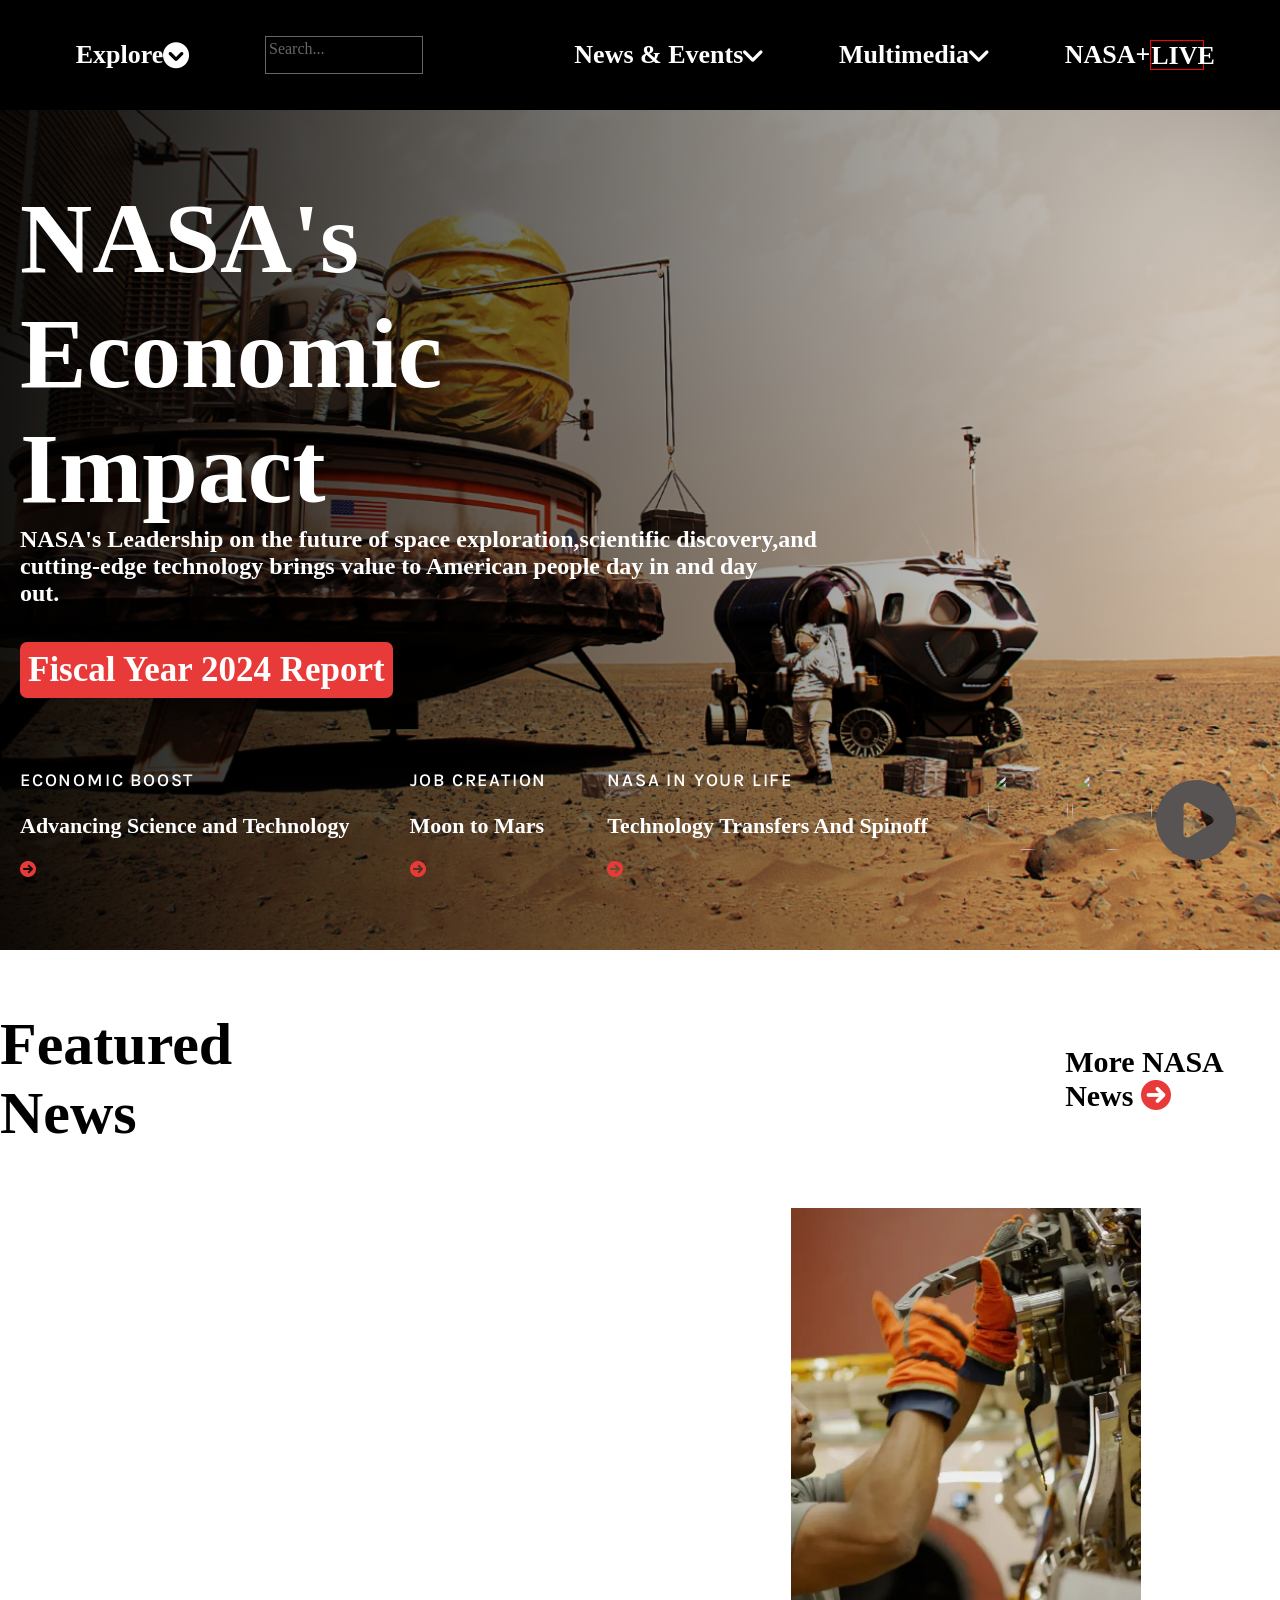
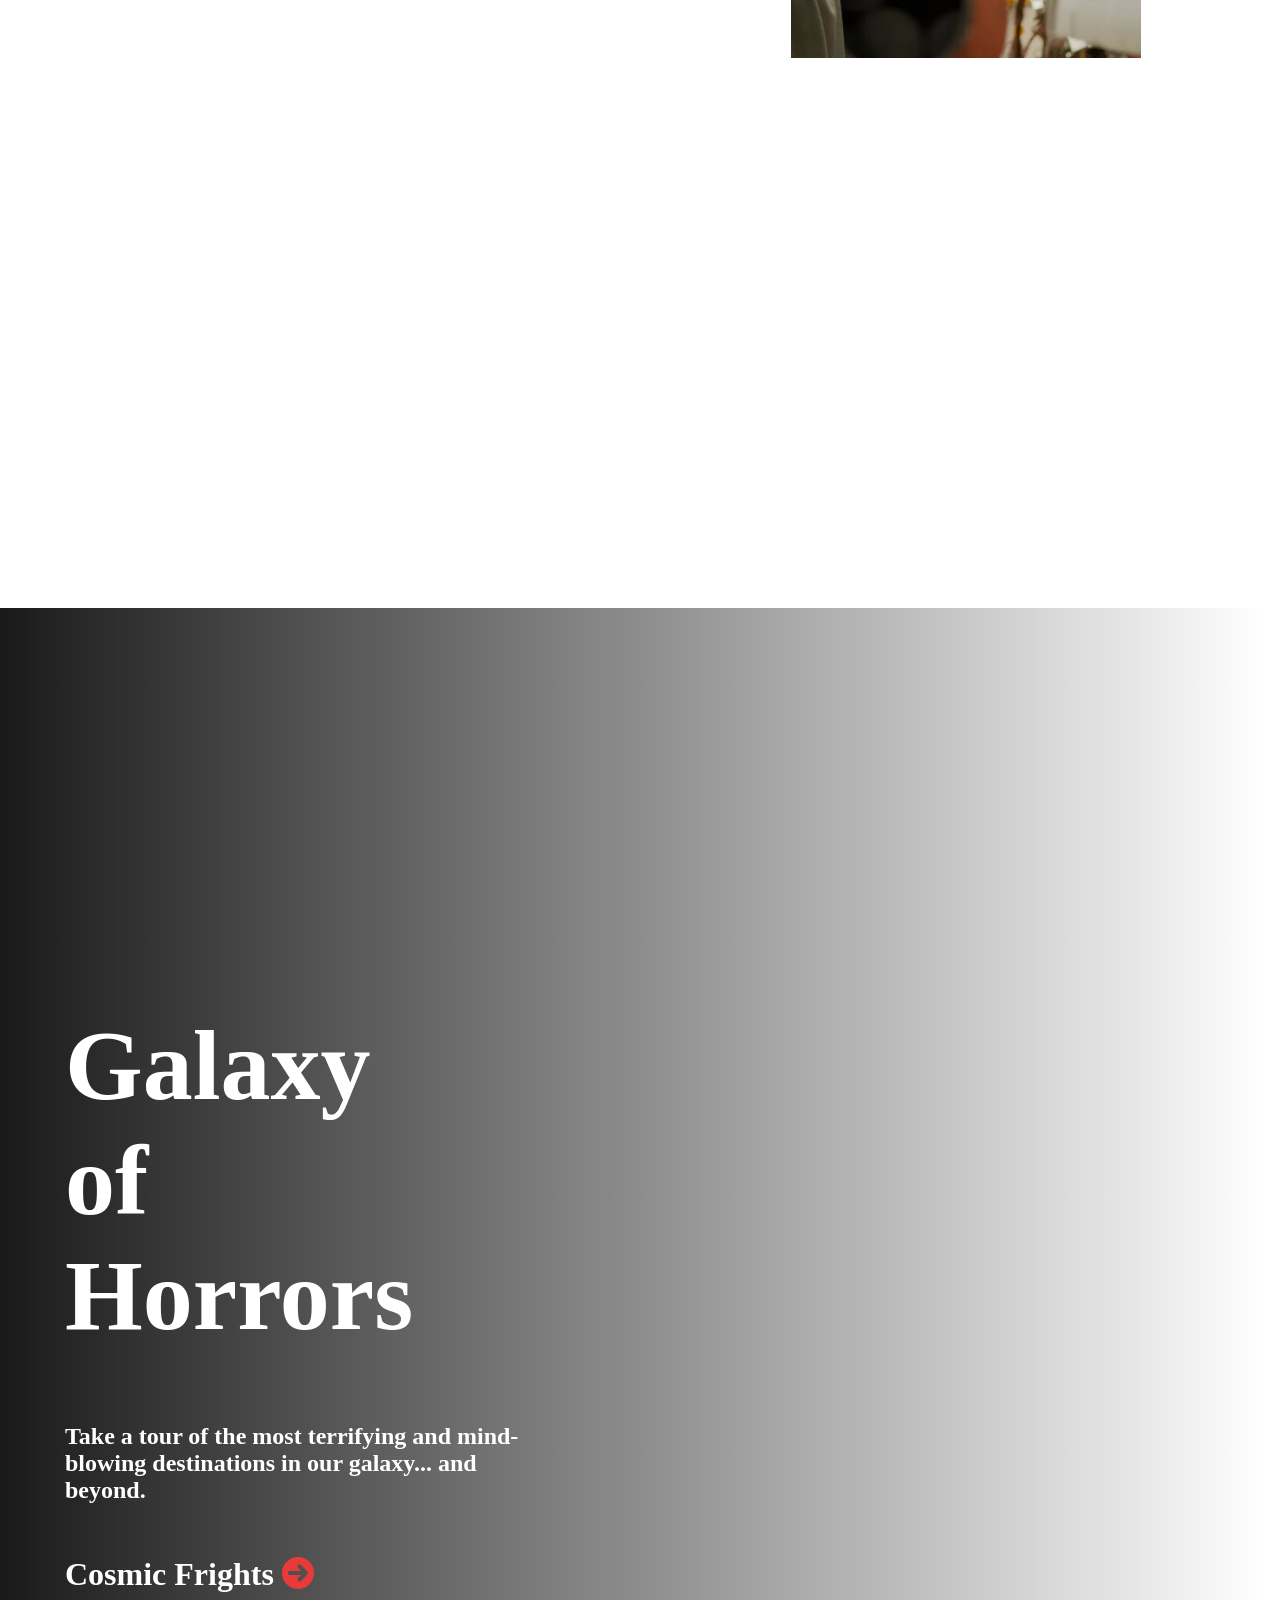
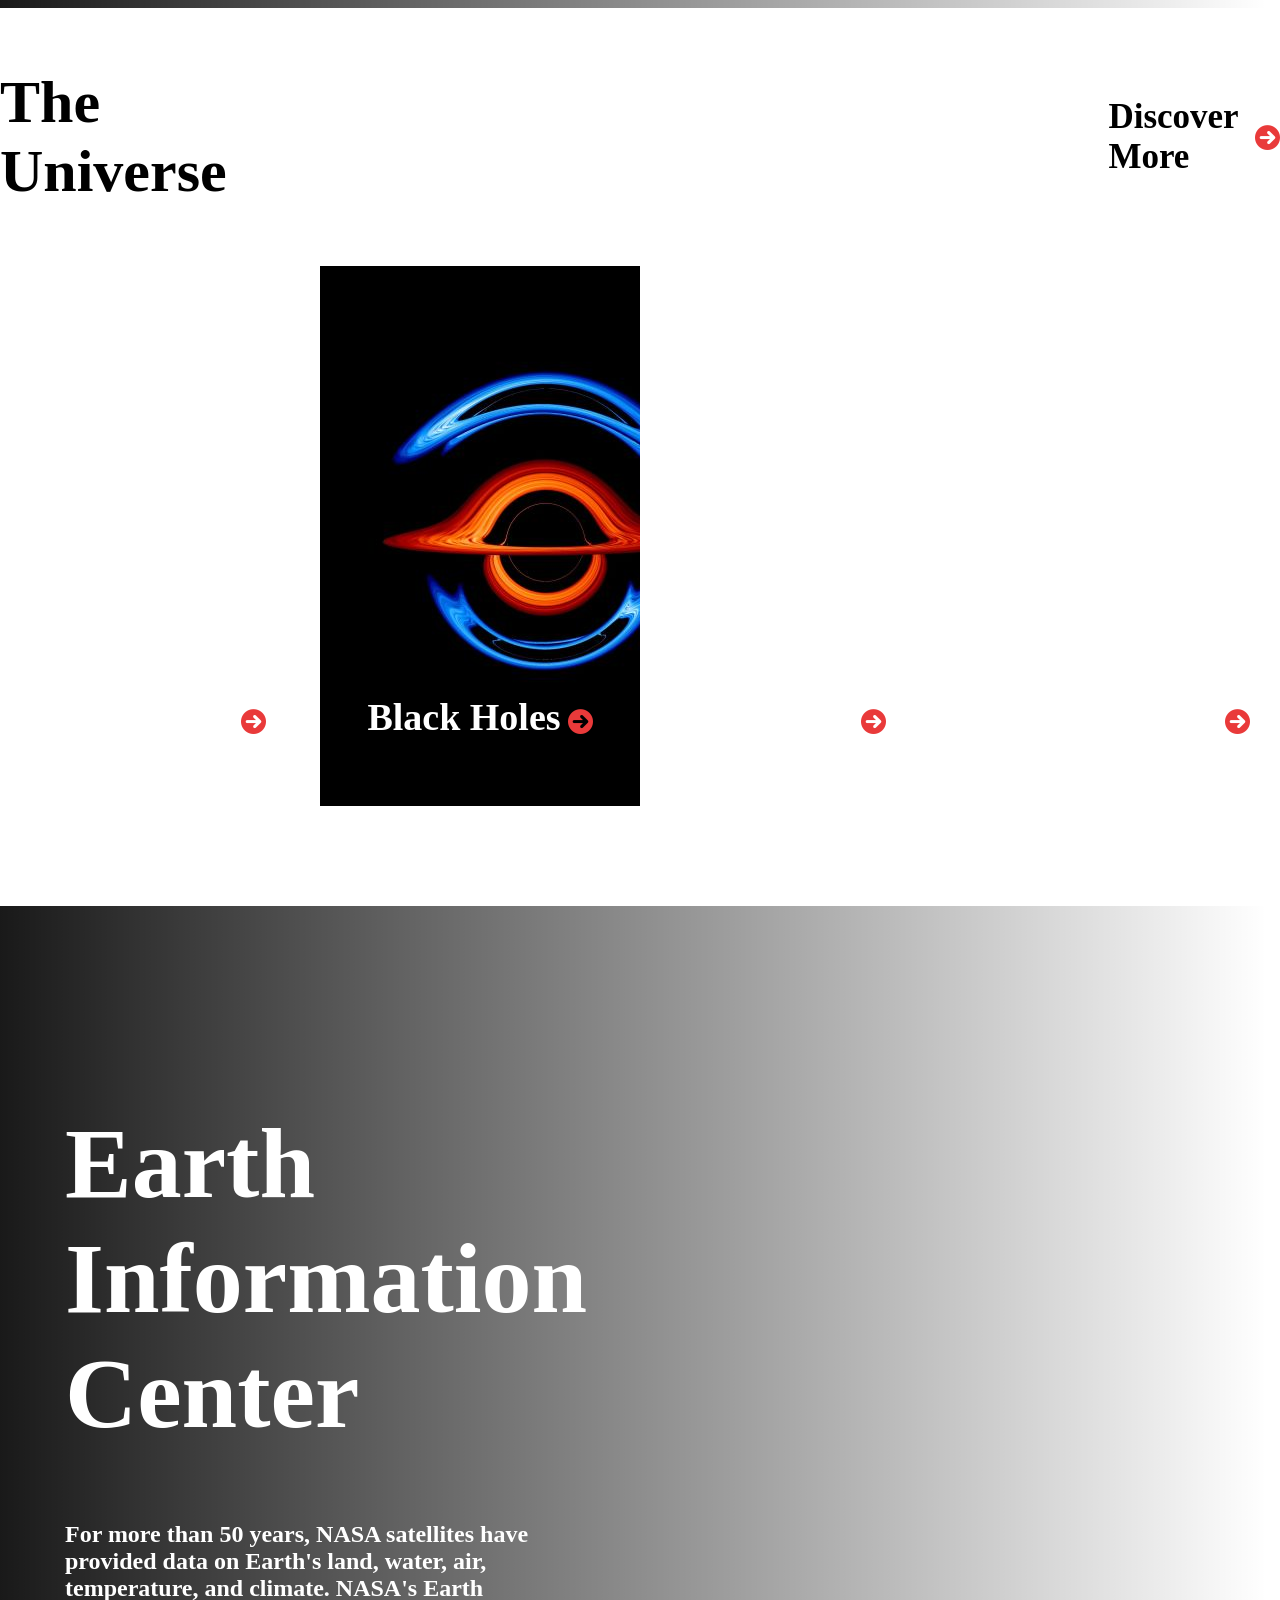
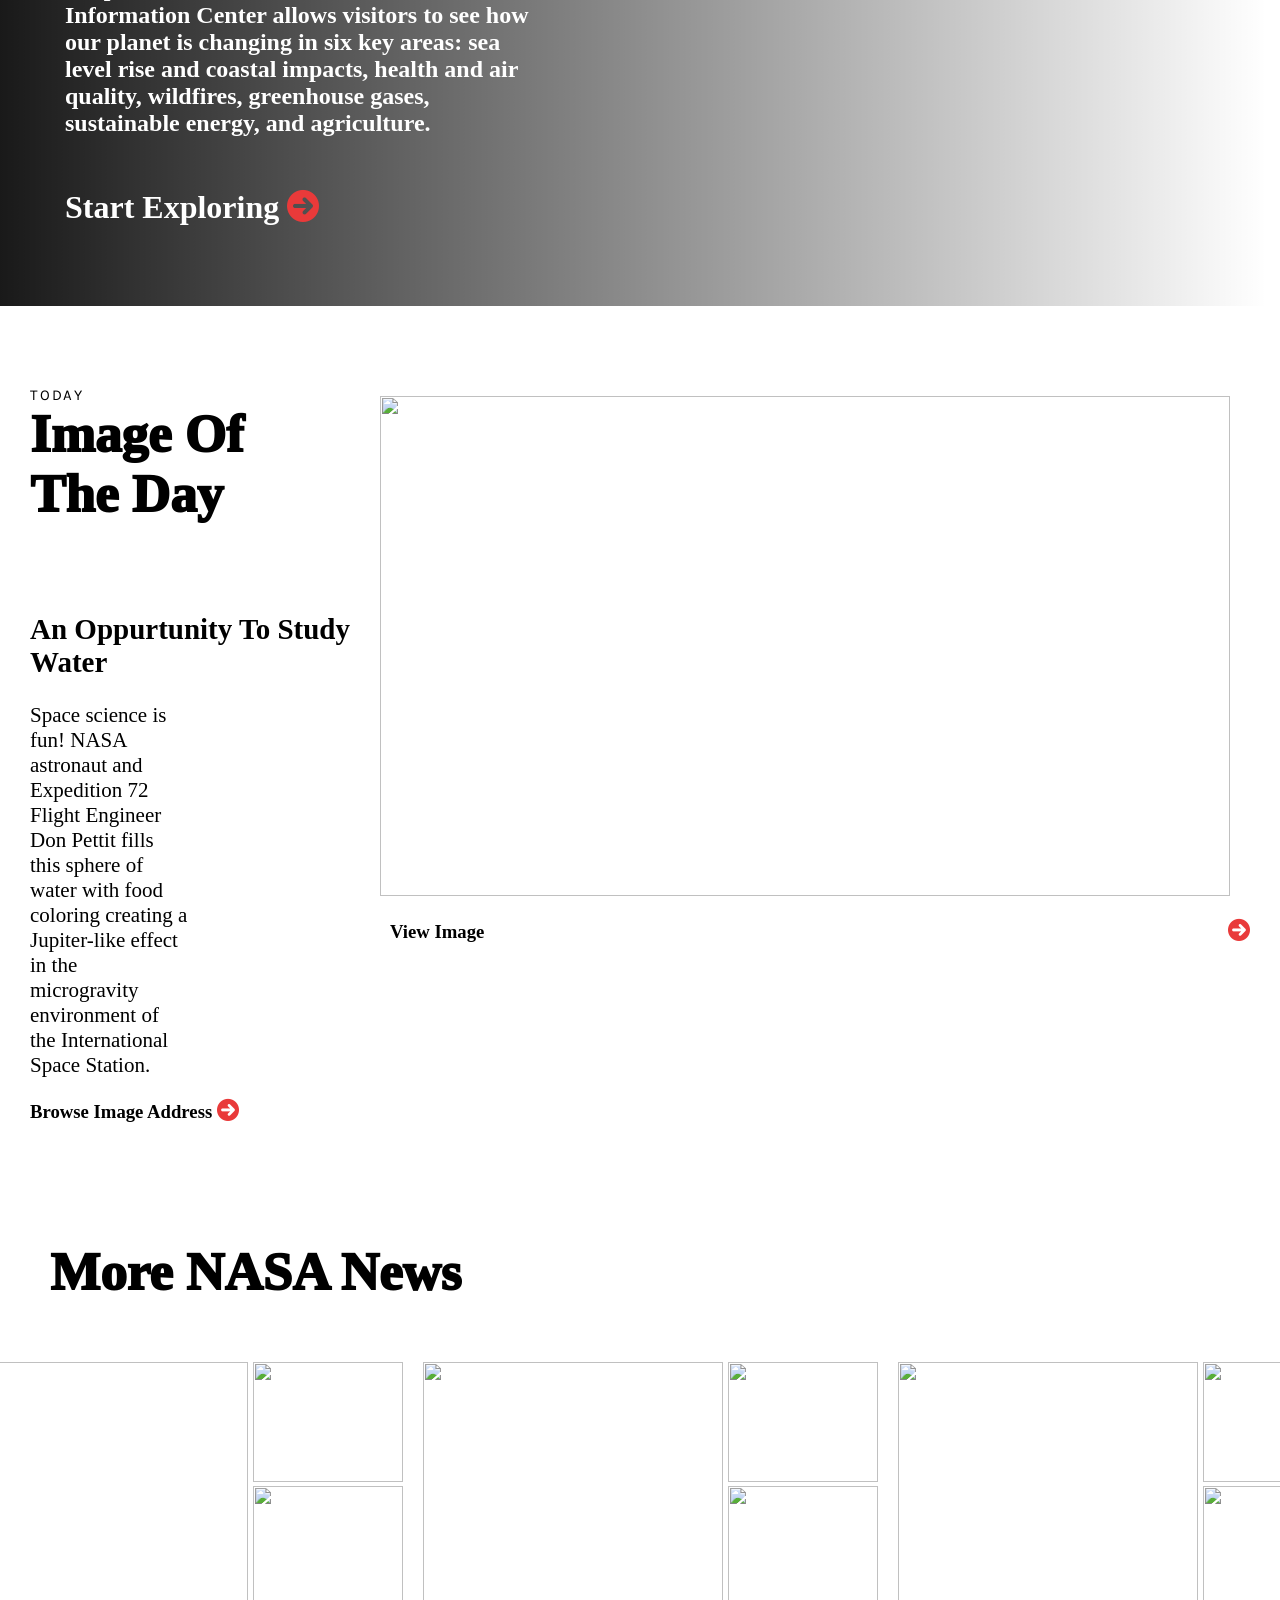
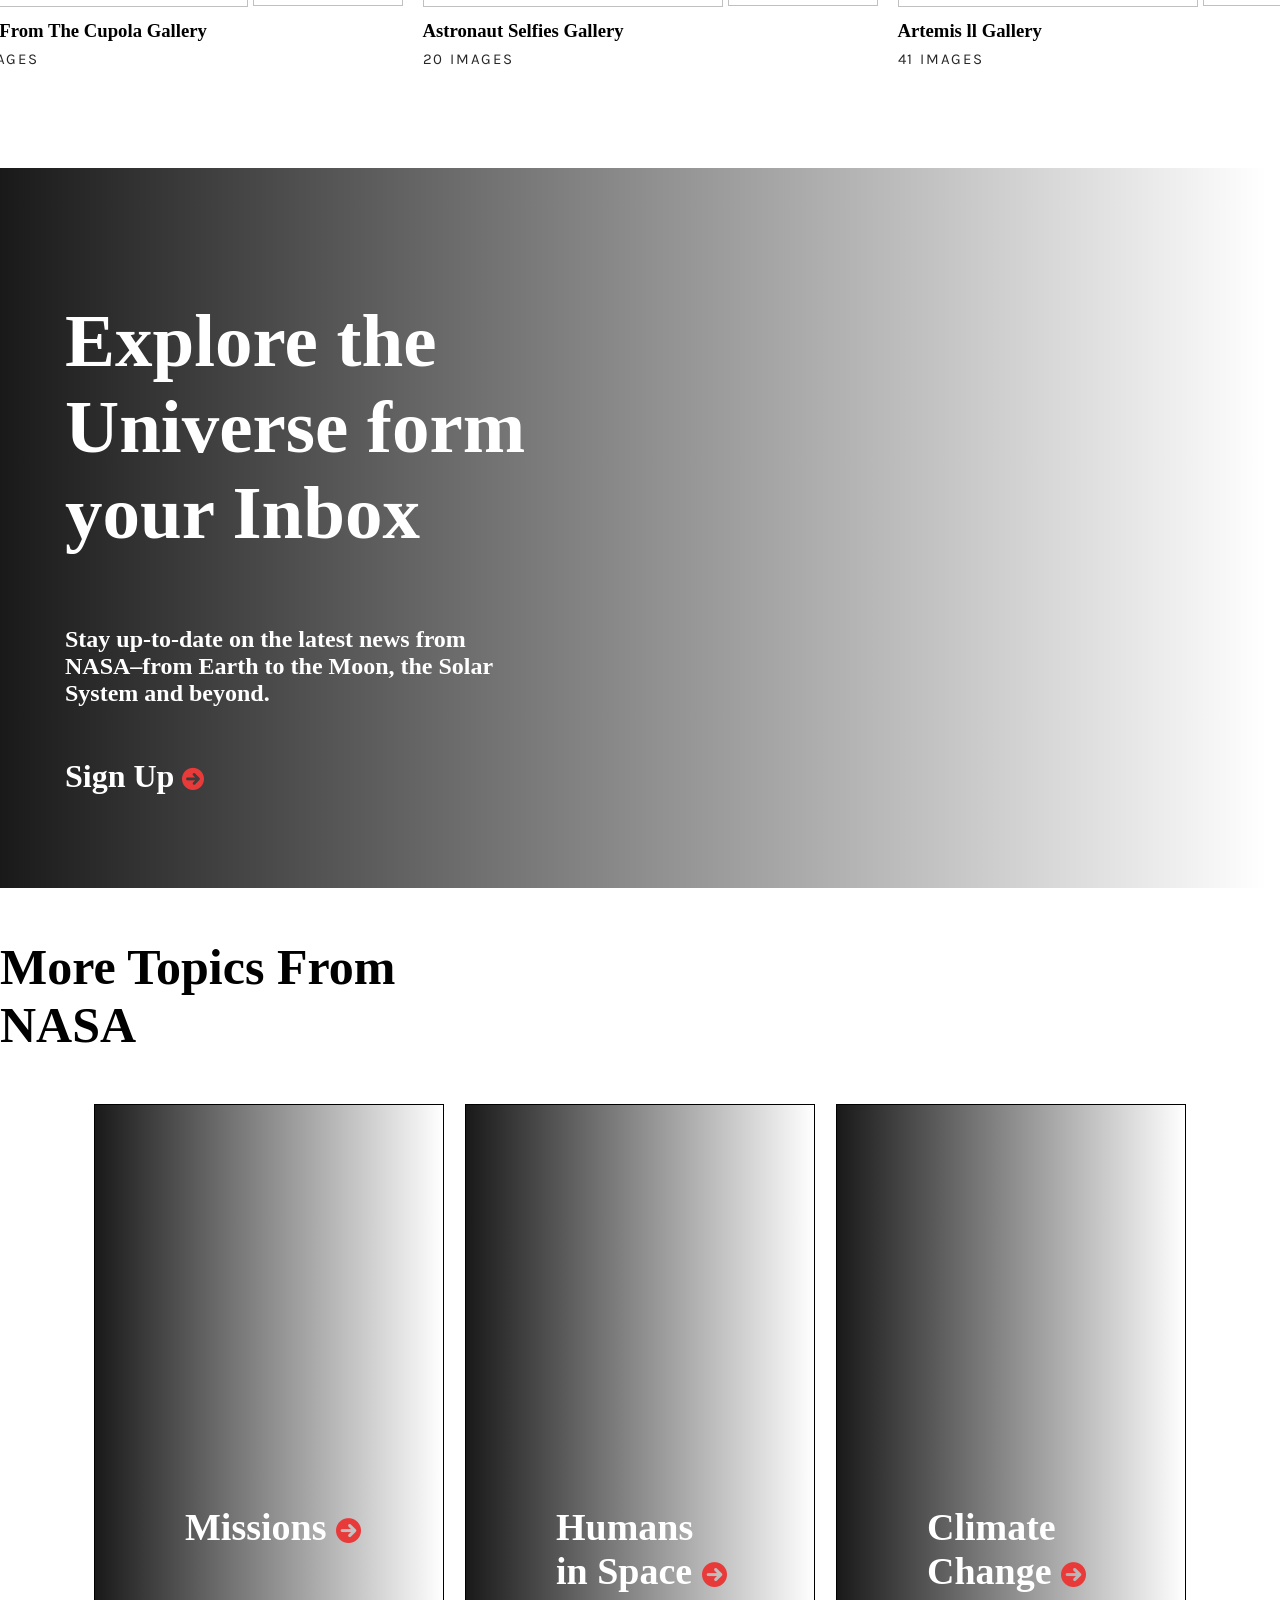
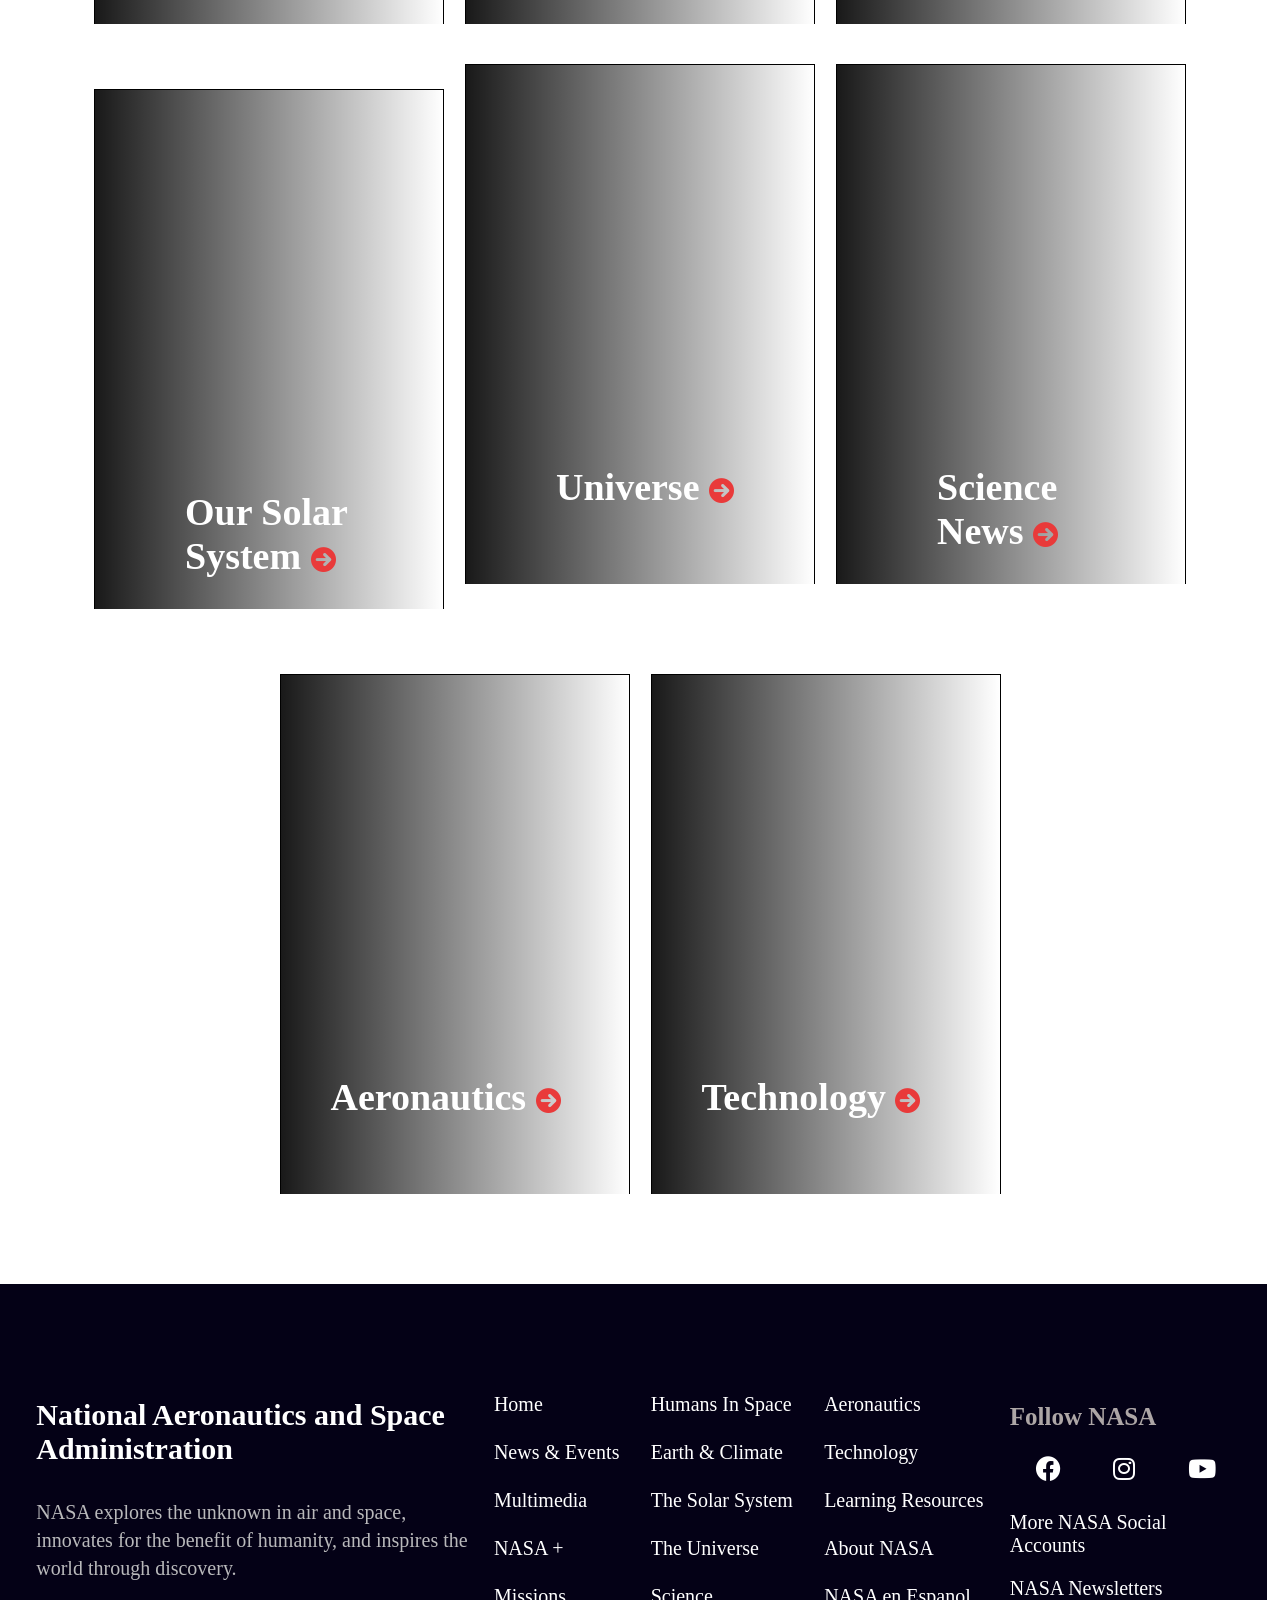
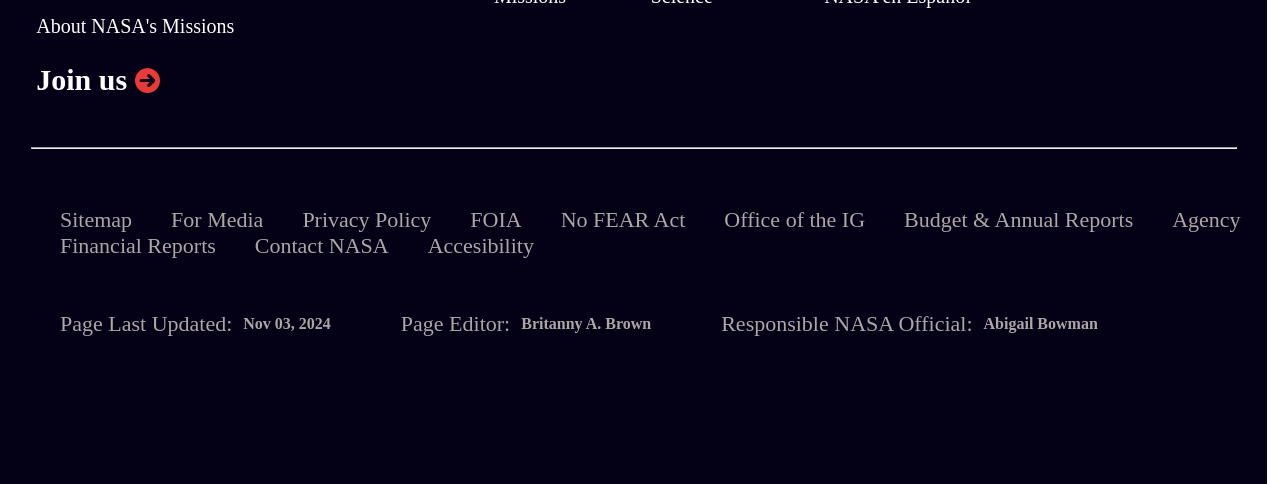
==== commit 23542c9a: "Nasa Clone" ====
--- a/index.html
+++ b/index.html
@@ -97,7 +97,7 @@
                 </div>
 
                 <div class="box"
-                    style="background-image: url(/orion\ hatch.jpg); background-repeat: no-repeat; background-size: cover; height: 450px; width: 350px; display: flex; justify-content: flex-start;">
+                    style="background-image: url(orion\ hatch.jpg); background-repeat: no-repeat; background-size: cover; height: 450px; width: 350px; display: flex; justify-content: flex-start;">
                 </div>
 
                 <div class="box2"
--- a/NASA Clone.css
+++ b/NASA Clone.css
@@ -24,7 +24,7 @@
 
 .hero-section {
     position: relative;
-    background: url('/mars1.png') no-repeat center center;
+    background: url('mars1.png') no-repeat center center;
     background-size: cover;
     height: 800px;
     width: 100%;
@@ -152,7 +152,7 @@
 }
 
 .box4 {
-    background-image: url('/blackhole1.jpg');
+    background-image: url('blackhole1.jpg');
     position: relative;
     background-size: cover;
     height: 540px;
